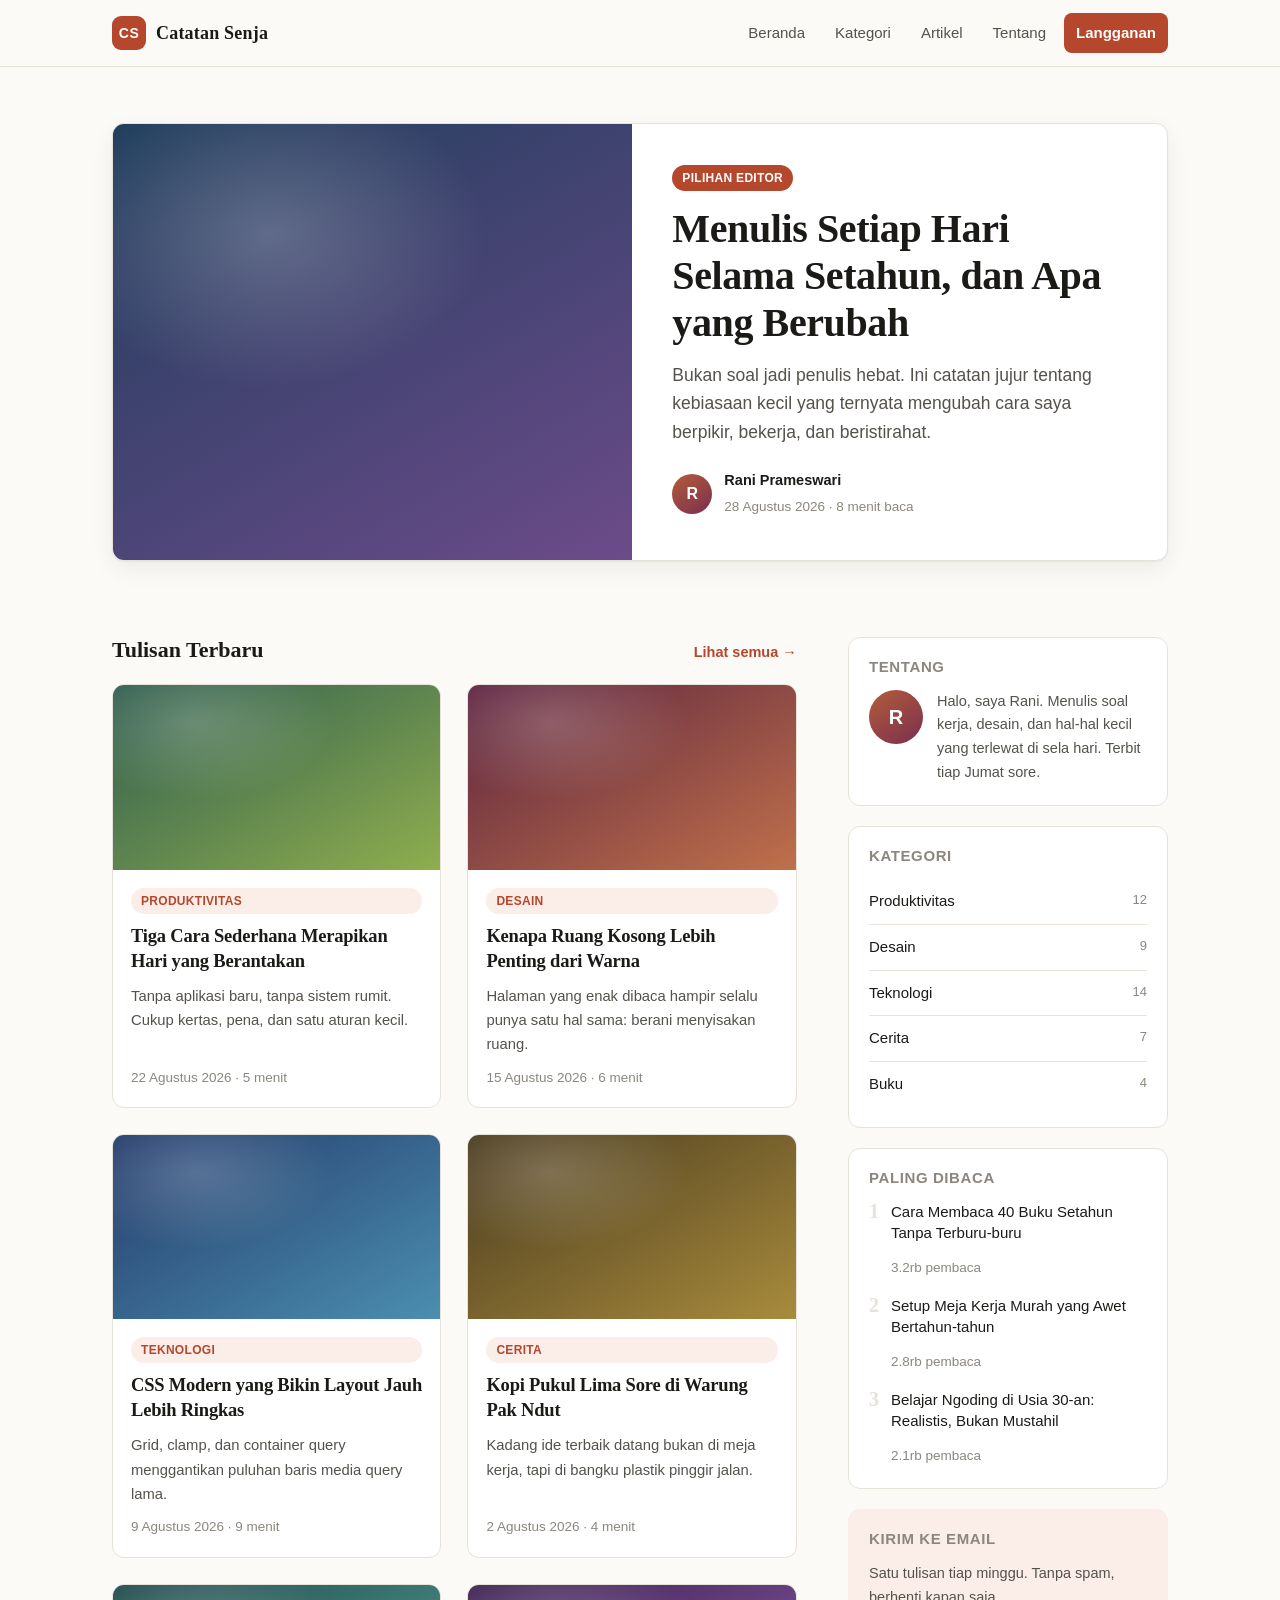
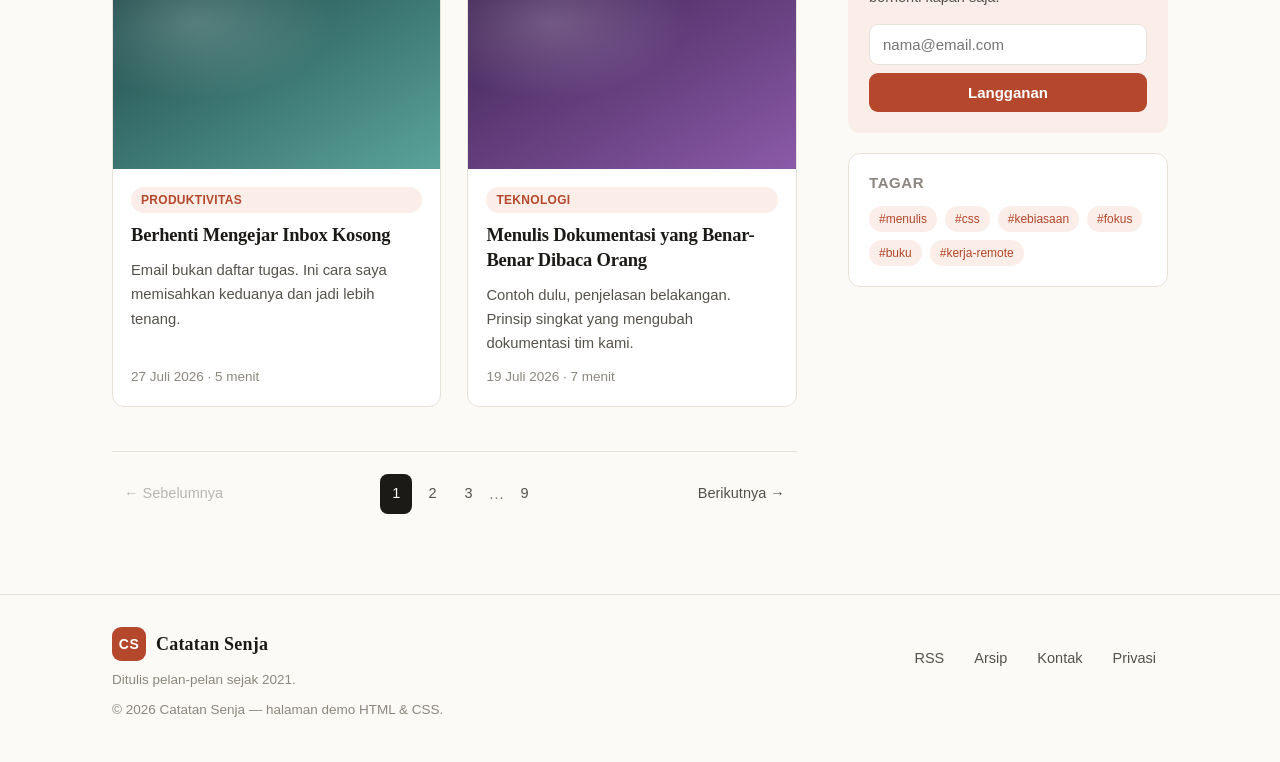
==== index.html @ 50c308a8 "Add files via upload" ====
<!DOCTYPE html>
<html lang="id">
<head>
<meta charset="UTF-8">
<meta name="viewport" content="width=device-width, initial-scale=1">
<title>Catatan Senja — Blog</title>
<link rel="stylesheet" href="style.css">
</head>
<body>

<a class="skip" href="#main">Lompat ke konten</a>

<!-- ================= HEADER ================= -->
<header class="site-head">
  <div class="wrap site-head__inner">
    <a class="brand" href="index.html">
      <span class="brand__mark">CS</span>
      <span class="brand__name">Catatan Senja</span>
    </a>

    <input type="checkbox" id="nav-toggle" class="nav-toggle" hidden>
    <label for="nav-toggle" class="burger" aria-label="Buka menu"><span></span></label>

    <nav class="nav">
      <a href="#main">Beranda</a>
      <a href="#kategori">Kategori</a>
      <a href="post.html">Artikel</a>
      <a href="#tentang">Tentang</a>
      <a class="nav__cta" href="#langganan">Langganan</a>
    </nav>
  </div>
</header>

<main id="main">

  <!-- ================= HERO / FEATURED ================= -->
  <section class="wrap hero">
    <article class="feat">
      <a class="feat__media" href="post.html" style="--c1:#1f3d5c;--c2:#6c4b8a" aria-hidden="true"></a>
      <div class="feat__body">
        <span class="tag tag--accent">Pilihan Editor</span>
        <h1><a href="post.html">Menulis Setiap Hari Selama Setahun, dan Apa yang Berubah</a></h1>
        <p class="lede">
          Bukan soal jadi penulis hebat. Ini catatan jujur tentang kebiasaan kecil
          yang ternyata mengubah cara saya berpikir, bekerja, dan beristirahat.
        </p>
        <div class="byline">
          <span class="avatar" style="--c1:#b45c3a;--c2:#7a2f4f">R</span>
          <div>
            <b>Rani Prameswari</b>
            <span class="meta"><time datetime="2026-08-28">28 Agustus 2026</time> · 8 menit baca</span>
          </div>
        </div>
      </div>
    </article>
  </section>

  <!-- ================= CONTENT + SIDEBAR ================= -->
  <div class="wrap layout">

    <section class="posts" aria-labelledby="terbaru">
      <div class="sec-head">
        <h2 id="terbaru">Tulisan Terbaru</h2>
        <a class="link" href="post.html">Lihat semua &rarr;</a>
      </div>

      <div class="grid">

        <article class="card">
          <a class="card__media" href="post.html" style="--c1:#2f5d50;--c2:#8fae4e" aria-hidden="true"></a>
          <div class="card__body">
            <span class="tag">Produktivitas</span>
            <h3><a href="post.html">Tiga Cara Sederhana Merapikan Hari yang Berantakan</a></h3>
            <p>Tanpa aplikasi baru, tanpa sistem rumit. Cukup kertas, pena, dan satu aturan kecil.</p>
            <span class="meta"><time datetime="2026-08-22">22 Agustus 2026</time> · 5 menit</span>
          </div>
        </article>

        <article class="card">
          <a class="card__media" href="post.html" style="--c1:#5c2440;--c2:#c0704a" aria-hidden="true"></a>
          <div class="card__body">
            <span class="tag">Desain</span>
            <h3><a href="post.html">Kenapa Ruang Kosong Lebih Penting dari Warna</a></h3>
            <p>Halaman yang enak dibaca hampir selalu punya satu hal sama: berani menyisakan ruang.</p>
            <span class="meta"><time datetime="2026-08-15">15 Agustus 2026</time> · 6 menit</span>
          </div>
        </article>

        <article class="card">
          <a class="card__media" href="post.html" style="--c1:#243b6b;--c2:#4b8fb0" aria-hidden="true"></a>
          <div class="card__body">
            <span class="tag">Teknologi</span>
            <h3><a href="post.html">CSS Modern yang Bikin Layout Jauh Lebih Ringkas</a></h3>
            <p>Grid, clamp, dan container query menggantikan puluhan baris media query lama.</p>
            <span class="meta"><time datetime="2026-08-09">9 Agustus 2026</time> · 9 menit</span>
          </div>
        </article>

        <article class="card">
          <a class="card__media" href="post.html" style="--c1:#4a3b1f;--c2:#a88b3c" aria-hidden="true"></a>
          <div class="card__body">
            <span class="tag">Cerita</span>
            <h3><a href="post.html">Kopi Pukul Lima Sore di Warung Pak Ndut</a></h3>
            <p>Kadang ide terbaik datang bukan di meja kerja, tapi di bangku plastik pinggir jalan.</p>
            <span class="meta"><time datetime="2026-08-02">2 Agustus 2026</time> · 4 menit</span>
          </div>
        </article>

        <article class="card">
          <a class="card__media" href="post.html" style="--c1:#1f4a4a;--c2:#5aa39b" aria-hidden="true"></a>
          <div class="card__body">
            <span class="tag">Produktivitas</span>
            <h3><a href="post.html">Berhenti Mengejar Inbox Kosong</a></h3>
            <p>Email bukan daftar tugas. Ini cara saya memisahkan keduanya dan jadi lebih tenang.</p>
            <span class="meta"><time datetime="2026-07-27">27 Juli 2026</time> · 5 menit</span>
          </div>
        </article>

        <article class="card">
          <a class="card__media" href="post.html" style="--c1:#3d2352;--c2:#8b5aa8" aria-hidden="true"></a>
          <div class="card__body">
            <span class="tag">Teknologi</span>
            <h3><a href="post.html">Menulis Dokumentasi yang Benar-Benar Dibaca Orang</a></h3>
            <p>Contoh dulu, penjelasan belakangan. Prinsip singkat yang mengubah dokumentasi tim kami.</p>
            <span class="meta"><time datetime="2026-07-19">19 Juli 2026</time> · 7 menit</span>
          </div>
        </article>

      </div>

      <nav class="pager" aria-label="Navigasi halaman">
        <a class="pager__btn is-disabled" href="#" aria-disabled="true">&larr; Sebelumnya</a>
        <div class="pager__nums">
          <a class="is-current" href="#" aria-current="page">1</a>
          <a href="#">2</a>
          <a href="#">3</a>
          <span>…</span>
          <a href="#">9</a>
        </div>
        <a class="pager__btn" href="#">Berikutnya &rarr;</a>
      </nav>
    </section>

    <!-- ================= SIDEBAR ================= -->
    <aside class="side">

      <section class="widget" id="tentang">
        <h2 class="widget__title">Tentang</h2>
        <div class="about">
          <span class="avatar avatar--lg" style="--c1:#b45c3a;--c2:#7a2f4f">R</span>
          <p>Halo, saya Rani. Menulis soal kerja, desain, dan hal-hal kecil yang terlewat di sela hari.
             Terbit tiap Jumat sore.</p>
        </div>
      </section>

      <section class="widget" id="kategori">
        <h2 class="widget__title">Kategori</h2>
        <ul class="cats">
          <li><a href="#">Produktivitas <span>12</span></a></li>
          <li><a href="#">Desain <span>9</span></a></li>
          <li><a href="#">Teknologi <span>14</span></a></li>
          <li><a href="#">Cerita <span>7</span></a></li>
          <li><a href="#">Buku <span>4</span></a></li>
        </ul>
      </section>

      <section class="widget">
        <h2 class="widget__title">Paling Dibaca</h2>
        <ol class="popular">
          <li><a href="post.html">Cara Membaca 40 Buku Setahun Tanpa Terburu-buru</a><span class="meta">3.2rb pembaca</span></li>
          <li><a href="post.html">Setup Meja Kerja Murah yang Awet Bertahun-tahun</a><span class="meta">2.8rb pembaca</span></li>
          <li><a href="post.html">Belajar Ngoding di Usia 30-an: Realistis, Bukan Mustahil</a><span class="meta">2.1rb pembaca</span></li>
        </ol>
      </section>

      <section class="widget widget--cta" id="langganan">
        <h2 class="widget__title">Kirim ke Email</h2>
        <p>Satu tulisan tiap minggu. Tanpa spam, berhenti kapan saja.</p>
        <form class="sub" onsubmit="return false">
          <label class="sr-only" for="mail">Alamat email</label>
          <input id="mail" type="email" placeholder="nama@email.com" required>
          <button type="submit">Langganan</button>
        </form>
      </section>

      <section class="widget">
        <h2 class="widget__title">Tagar</h2>
        <div class="tags">
          <a class="tag" href="#">#menulis</a>
          <a class="tag" href="#">#css</a>
          <a class="tag" href="#">#kebiasaan</a>
          <a class="tag" href="#">#fokus</a>
          <a class="tag" href="#">#buku</a>
          <a class="tag" href="#">#kerja-remote</a>
        </div>
      </section>

    </aside>
  </div>
</main>

<!-- ================= FOOTER ================= -->
<footer class="site-foot">
  <div class="wrap site-foot__inner">
    <div>
      <a class="brand" href="index.html">
        <span class="brand__mark">CS</span>
        <span class="brand__name">Catatan Senja</span>
      </a>
      <p class="meta">Ditulis pelan-pelan sejak 2021.</p>
    </div>
    <nav class="foot-nav">
      <a href="#">RSS</a>
      <a href="#">Arsip</a>
      <a href="#">Kontak</a>
      <a href="#">Privasi</a>
    </nav>
  </div>
  <p class="wrap meta copy">&copy; 2026 Catatan Senja — halaman demo HTML &amp; CSS.</p>
</footer>

</body>
</html>
---- style.css ----
/* =========================================================
   Catatan Senja — blog stylesheet
   ========================================================= */

/* ---------- TOKENS ---------- */
:root{
  --bg:#fbfaf7;
  --surface:#ffffff;
  --ink:#1b1a17;
  --ink-soft:#55524c;
  --ink-faint:#8b877f;
  --line:#e6e2da;
  --accent:#b4472c;
  --accent-soft:#fbeee9;
  --shadow:0 1px 2px rgba(20,18,15,.05), 0 8px 24px rgba(20,18,15,.06);
  --radius:12px;
  --wrap:1120px;
  --pad:clamp(16px, 4vw, 32px);
  --serif:Georgia,"Iowan Old Style","Times New Roman",serif;
  --sans:-apple-system,"Segoe UI",Roboto,Helvetica,Arial,sans-serif;
}
@media (prefers-color-scheme:dark){
  :root{
    --bg:#14130f;
    --surface:#1c1a16;
    --ink:#f2efe8;
    --ink-soft:#bab5aa;
    --ink-faint:#8b867b;
    --line:#2e2b25;
    --accent:#e5764f;
    --accent-soft:#2a1c15;
    --shadow:0 1px 2px rgba(0,0,0,.4), 0 8px 24px rgba(0,0,0,.35);
  }
}

/* ---------- BASE ---------- */
*{box-sizing:border-box}
html{scroll-behavior:smooth}
body{
  margin:0;background:var(--bg);color:var(--ink);
  font:16px/1.65 var(--sans);
  -webkit-font-smoothing:antialiased;
}
h1,h2,h3,h4,p,ul,ol,figure{margin:0}
ul,ol{padding:0;list-style:none}
a{color:inherit;text-decoration:none}
img{display:block;max-width:100%}

.wrap{width:100%;max-width:var(--wrap);margin-inline:auto;padding-inline:var(--pad)}
.meta{color:var(--ink-faint);font-size:13.5px}
.link{color:var(--accent);font-weight:600;font-size:14.5px}
.link:hover{text-decoration:underline}
.sr-only{position:absolute;width:1px;height:1px;overflow:hidden;clip:rect(0 0 0 0);white-space:nowrap}
.skip{position:absolute;left:-9999px;top:0;background:var(--accent);color:#fff;padding:10px 16px;z-index:99}
.skip:focus{left:8px;top:8px}
:focus-visible{outline:2px solid var(--accent);outline-offset:3px;border-radius:4px}

/* ---------- HEADER ---------- */
.site-head{
  position:sticky;top:0;z-index:20;
  background:color-mix(in srgb, var(--bg) 88%, transparent);
  backdrop-filter:saturate(160%) blur(10px);
  border-bottom:1px solid var(--line);
}
.site-head__inner{display:flex;align-items:center;justify-content:space-between;gap:16px;min-height:66px}

.brand{display:inline-flex;align-items:center;gap:10px}
.brand__mark{
  display:grid;place-items:center;width:34px;height:34px;border-radius:9px;
  background:var(--accent);color:#fff;font:700 14px/1 var(--sans);letter-spacing:.5px;
}
.brand__name{font:600 18px/1 var(--serif);letter-spacing:.2px}

.nav{display:flex;align-items:center;gap:6px}
.nav a{padding:8px 12px;border-radius:8px;font-size:15px;color:var(--ink-soft)}
.nav a:hover{background:var(--accent-soft);color:var(--accent)}
.nav__cta{background:var(--accent);color:#fff !important;font-weight:600}
.nav__cta:hover{background:var(--ink);color:#fff !important}

.burger{display:none;width:40px;height:40px;place-items:center;cursor:pointer;border-radius:8px}
.burger span,.burger span::before,.burger span::after{
  content:"";display:block;width:20px;height:2px;background:var(--ink);border-radius:2px;transition:.2s;
}
.burger span::before{transform:translateY(-6px)}
.burger span::after{transform:translateY(4px)}

/* ---------- HERO / FEATURED ---------- */
.hero{padding-block:clamp(28px,5vw,56px)}
.feat{
  display:grid;grid-template-columns:1.05fr 1fr;gap:clamp(20px,4vw,40px);align-items:center;
  background:var(--surface);border:1px solid var(--line);border-radius:var(--radius);
  box-shadow:var(--shadow);overflow:hidden;
}
.feat__media{
  min-height:300px;height:100%;
  background:linear-gradient(150deg,var(--c1),var(--c2));
  position:relative;
}
.feat__media::after{
  content:"";position:absolute;inset:0;
  background:radial-gradient(70% 60% at 30% 25%,rgba(255,255,255,.22),transparent 60%);
}
.feat__body{padding:clamp(20px,3.5vw,40px) clamp(20px,3.5vw,40px) clamp(24px,3.5vw,40px) 0}
.feat h1{font:600 clamp(26px,3.6vw,40px)/1.18 var(--serif);letter-spacing:-.4px;margin:14px 0 0}
.feat h1 a:hover{color:var(--accent)}
.lede{margin-top:14px;color:var(--ink-soft);font-size:clamp(15.5px,1.6vw,17.5px)}

.byline{display:flex;align-items:center;gap:12px;margin-top:22px}
.byline b{display:block;font-size:14.5px}
.avatar{
  display:grid;place-items:center;flex:0 0 auto;width:40px;height:40px;border-radius:50%;
  background:linear-gradient(145deg,var(--c1),var(--c2));color:#fff;font:700 16px/1 var(--sans);
}
.avatar--lg{width:54px;height:54px;font-size:20px}

/* ---------- TAGS ---------- */
.tag{
  display:inline-block;padding:4px 10px;border-radius:999px;
  background:var(--accent-soft);color:var(--accent);
  font:600 12px/1.5 var(--sans);letter-spacing:.3px;text-transform:uppercase;
}
.tag--accent{background:var(--accent);color:#fff}
a.tag{text-transform:none;letter-spacing:0;font-weight:500}
a.tag:hover{background:var(--accent);color:#fff}
.tags{display:flex;flex-wrap:wrap;gap:8px}

/* ---------- LAYOUT ---------- */
.layout{
  display:grid;grid-template-columns:minmax(0,1fr) 320px;
  gap:clamp(24px,4vw,52px);
  padding-block:clamp(8px,2vw,20px) clamp(48px,7vw,80px);
  align-items:start;
}
.sec-head{display:flex;align-items:baseline;justify-content:space-between;gap:16px;margin-bottom:20px}
.sec-head h2{font:600 22px/1.2 var(--serif)}

/* ---------- POST GRID ---------- */
.grid{display:grid;grid-template-columns:repeat(auto-fill,minmax(260px,1fr));gap:clamp(16px,2.5vw,26px)}
.card{
  display:flex;flex-direction:column;
  background:var(--surface);border:1px solid var(--line);border-radius:var(--radius);
  overflow:hidden;transition:transform .2s ease, box-shadow .2s ease, border-color .2s;
}
.card:hover{transform:translateY(-3px);box-shadow:var(--shadow);border-color:transparent}
.card__media{
  aspect-ratio:16/9;position:relative;
  background:linear-gradient(150deg,var(--c1),var(--c2));
}
.card__media::after{
  content:"";position:absolute;inset:0;
  background:radial-gradient(70% 70% at 25% 20%,rgba(255,255,255,.2),transparent 60%);
}
.card__body{padding:18px;display:flex;flex-direction:column;gap:10px;flex:1}
.card h3{font:600 18.5px/1.35 var(--serif);letter-spacing:-.2px}
.card h3 a:hover{color:var(--accent)}
.card p{color:var(--ink-soft);font-size:14.8px;flex:1}

/* ---------- PAGINATION ---------- */
.pager{
  display:flex;align-items:center;justify-content:space-between;gap:12px;flex-wrap:wrap;
  margin-top:clamp(28px,4vw,44px);padding-top:22px;border-top:1px solid var(--line);
}
.pager__nums{display:flex;align-items:center;gap:4px;color:var(--ink-faint)}
.pager__nums a,.pager__btn{
  padding:8px 12px;border-radius:8px;font-size:14.5px;color:var(--ink-soft);
}
.pager__nums a:hover,.pager__btn:hover{background:var(--accent-soft);color:var(--accent)}
.pager__nums .is-current{background:var(--ink);color:var(--bg)}
.pager__nums .is-current:hover{background:var(--ink);color:var(--bg)}
.pager .is-disabled{opacity:.4;pointer-events:none}

/* ---------- SIDEBAR ---------- */
.side{display:grid;gap:20px;position:sticky;top:86px}
.widget{
  background:var(--surface);border:1px solid var(--line);
  border-radius:var(--radius);padding:20px;
}
.widget__title{
  font:600 15px/1.2 var(--sans);letter-spacing:.6px;text-transform:uppercase;
  color:var(--ink-faint);margin-bottom:14px;
}
.about{display:flex;gap:14px;align-items:flex-start}
.about p{font-size:14.5px;color:var(--ink-soft)}

.cats li + li{border-top:1px solid var(--line)}
.cats a{display:flex;justify-content:space-between;gap:12px;padding:10px 0;font-size:15px}
.cats a:hover{color:var(--accent)}
.cats span{color:var(--ink-faint);font-size:13px}

.popular{counter-reset:p;display:grid;gap:16px}
.popular li{counter-increment:p;display:grid;grid-template-columns:auto 1fr;gap:12px;align-items:start}
.popular li::before{
  content:counter(p);font:700 20px/1 var(--serif);color:var(--line);
}
.popular a{font-size:15px;line-height:1.4;display:block}
.popular a:hover{color:var(--accent)}
.popular .meta{grid-column:2;margin-top:2px}

.widget--cta{background:var(--accent-soft);border-color:transparent}
.widget--cta p{font-size:14.5px;color:var(--ink-soft);margin-bottom:14px}
.sub{display:grid;gap:8px}
.sub input{
  width:100%;padding:11px 13px;border:1px solid var(--line);border-radius:9px;
  background:var(--surface);color:var(--ink);font:15px var(--sans);
}
.sub button{
  padding:11px 14px;border:0;border-radius:9px;cursor:pointer;
  background:var(--accent);color:#fff;font:600 15px var(--sans);transition:background .2s;
}
.sub button:hover{background:var(--ink)}

/* ---------- ARTICLE (post.html) ---------- */
.post-head{padding-block:clamp(28px,5vw,52px) 0;text-align:center;max-width:760px}
.post-head h1{font:600 clamp(28px,4.4vw,46px)/1.15 var(--serif);letter-spacing:-.6px;margin:14px 0 16px}
.post-head .byline{justify-content:center}
.post-cover{
  max-width:920px;aspect-ratio:21/9;border-radius:var(--radius);margin-block:clamp(24px,4vw,40px);
  background:linear-gradient(150deg,var(--c1),var(--c2));position:relative;overflow:hidden;
}
.post-cover::after{
  content:"";position:absolute;inset:0;
  background:radial-gradient(60% 70% at 30% 20%,rgba(255,255,255,.22),transparent 60%);
}
.prose{max-width:700px;padding-bottom:clamp(40px,6vw,72px);font-size:17.5px;line-height:1.78}
.prose > * + *{margin-top:1.15em}
.prose h2{font:600 clamp(21px,2.6vw,28px)/1.3 var(--serif);margin-top:1.9em;letter-spacing:-.3px}
.prose h3{font:600 19px/1.35 var(--serif);margin-top:1.6em}
.prose p{color:var(--ink-soft)}
.prose a{color:var(--accent);text-decoration:underline;text-underline-offset:3px}
.prose ul{list-style:disc;padding-left:1.3em}
.prose li{color:var(--ink-soft)}
.prose li + li{margin-top:.45em}
.prose blockquote{
  margin-inline:0;padding:4px 0 4px 20px;border-left:3px solid var(--accent);
  font:italic 19px/1.7 var(--serif);color:var(--ink);
}
.prose code{
  background:var(--accent-soft);color:var(--accent);
  padding:2px 6px;border-radius:5px;font:14.5px/1.4 ui-monospace,SFMono-Regular,Consolas,monospace;
}
.prose pre{
  background:var(--surface);border:1px solid var(--line);border-radius:10px;
  padding:16px 18px;overflow-x:auto;
}
.prose pre code{background:none;color:var(--ink);padding:0}
.prose hr{border:0;border-top:1px solid var(--line);margin-block:2em}
.prose figure figcaption{margin-top:8px;color:var(--ink-faint);font-size:13.5px;text-align:center}

.post-foot{
  max-width:700px;border-top:1px solid var(--line);
  padding-block:26px clamp(48px,7vw,80px);display:grid;gap:18px;
}
.next-prev{display:grid;grid-template-columns:1fr 1fr;gap:14px}
.next-prev a{
  border:1px solid var(--line);border-radius:var(--radius);padding:16px;
  background:var(--surface);transition:border-color .2s, transform .2s;
}
.next-prev a:hover{border-color:var(--accent);transform:translateY(-2px)}
.next-prev b{display:block;margin-top:6px;font:600 16px/1.35 var(--serif)}
.next-prev--right{text-align:right}

/* ---------- FOOTER ---------- */
.site-foot{border-top:1px solid var(--line);padding-block:32px 40px;margin-top:auto}
.site-foot__inner{display:flex;flex-wrap:wrap;align-items:center;justify-content:space-between;gap:20px}
.site-foot .meta{margin-top:8px}
.foot-nav{display:flex;flex-wrap:wrap;gap:6px}
.foot-nav a{padding:8px 12px;border-radius:8px;font-size:14.5px;color:var(--ink-soft)}
.foot-nav a:hover{background:var(--accent-soft);color:var(--accent)}
.copy{margin-top:24px}

/* =========================================================
   RESPONSIVE
   ========================================================= */
@media (max-width:1000px){
  .layout{grid-template-columns:1fr}
  .side{position:static;grid-template-columns:repeat(auto-fit,minmax(260px,1fr))}
}
@media (max-width:820px){
  .feat{grid-template-columns:1fr}
  .feat__media{min-height:0;aspect-ratio:16/9}
  .feat__body{padding:0 clamp(20px,4vw,28px) clamp(24px,4vw,30px)}
  .next-prev{grid-template-columns:1fr}
  .next-prev--right{text-align:left}
}
@media (max-width:680px){
  .burger{display:grid}
  .nav{
    position:absolute;left:0;right:0;top:100%;
    flex-direction:column;align-items:stretch;gap:2px;
    padding:10px var(--pad) 16px;
    background:var(--bg);border-bottom:1px solid var(--line);
    display:none;
  }
  .nav-toggle:checked ~ .nav{display:flex}
  .nav a{padding:12px 10px;font-size:16px}
  .nav__cta{text-align:center;margin-top:6px}
  .grid{grid-template-columns:1fr}
  .pager{justify-content:center}
  .pager__nums{order:-1;width:100%;justify-content:center}
  .site-foot__inner{flex-direction:column;align-items:flex-start}
}
@media (prefers-reduced-motion:reduce){
  *{animation:none !important;transition:none !important;scroll-behavior:auto !important}
}
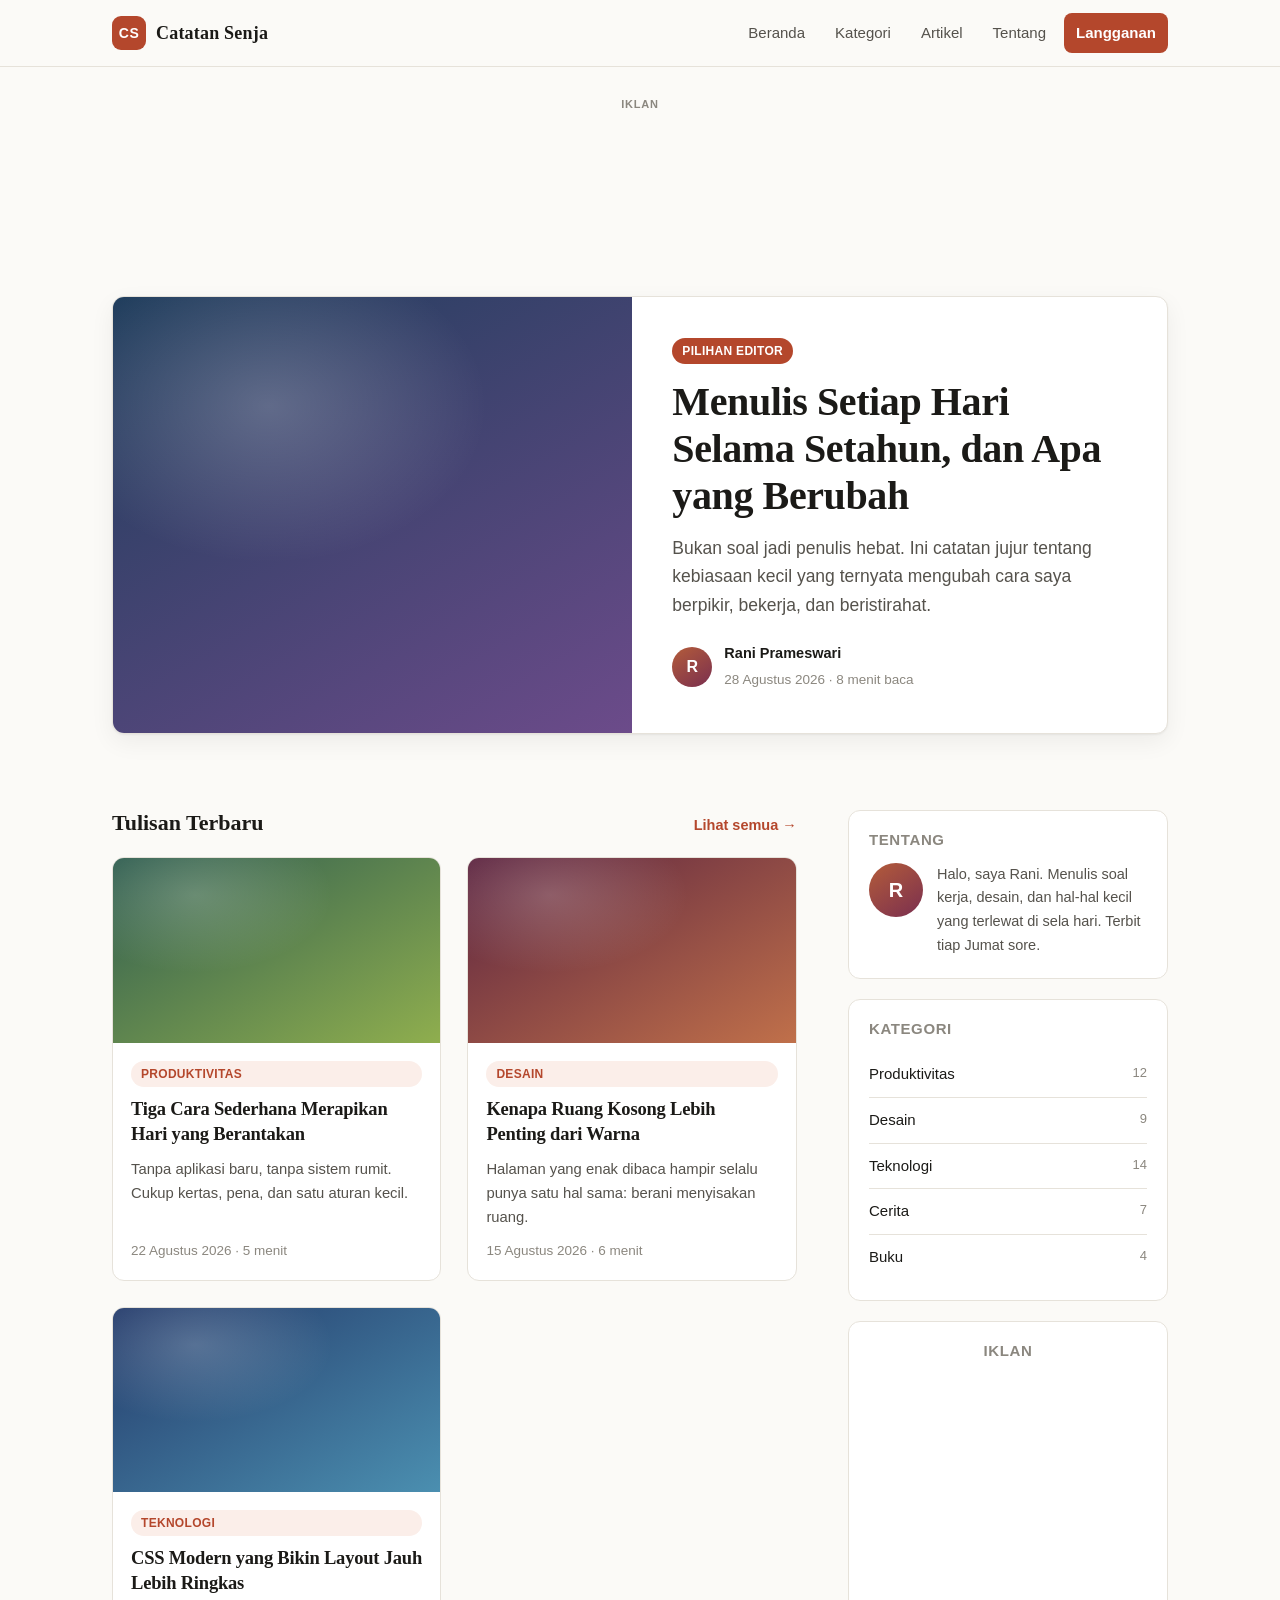
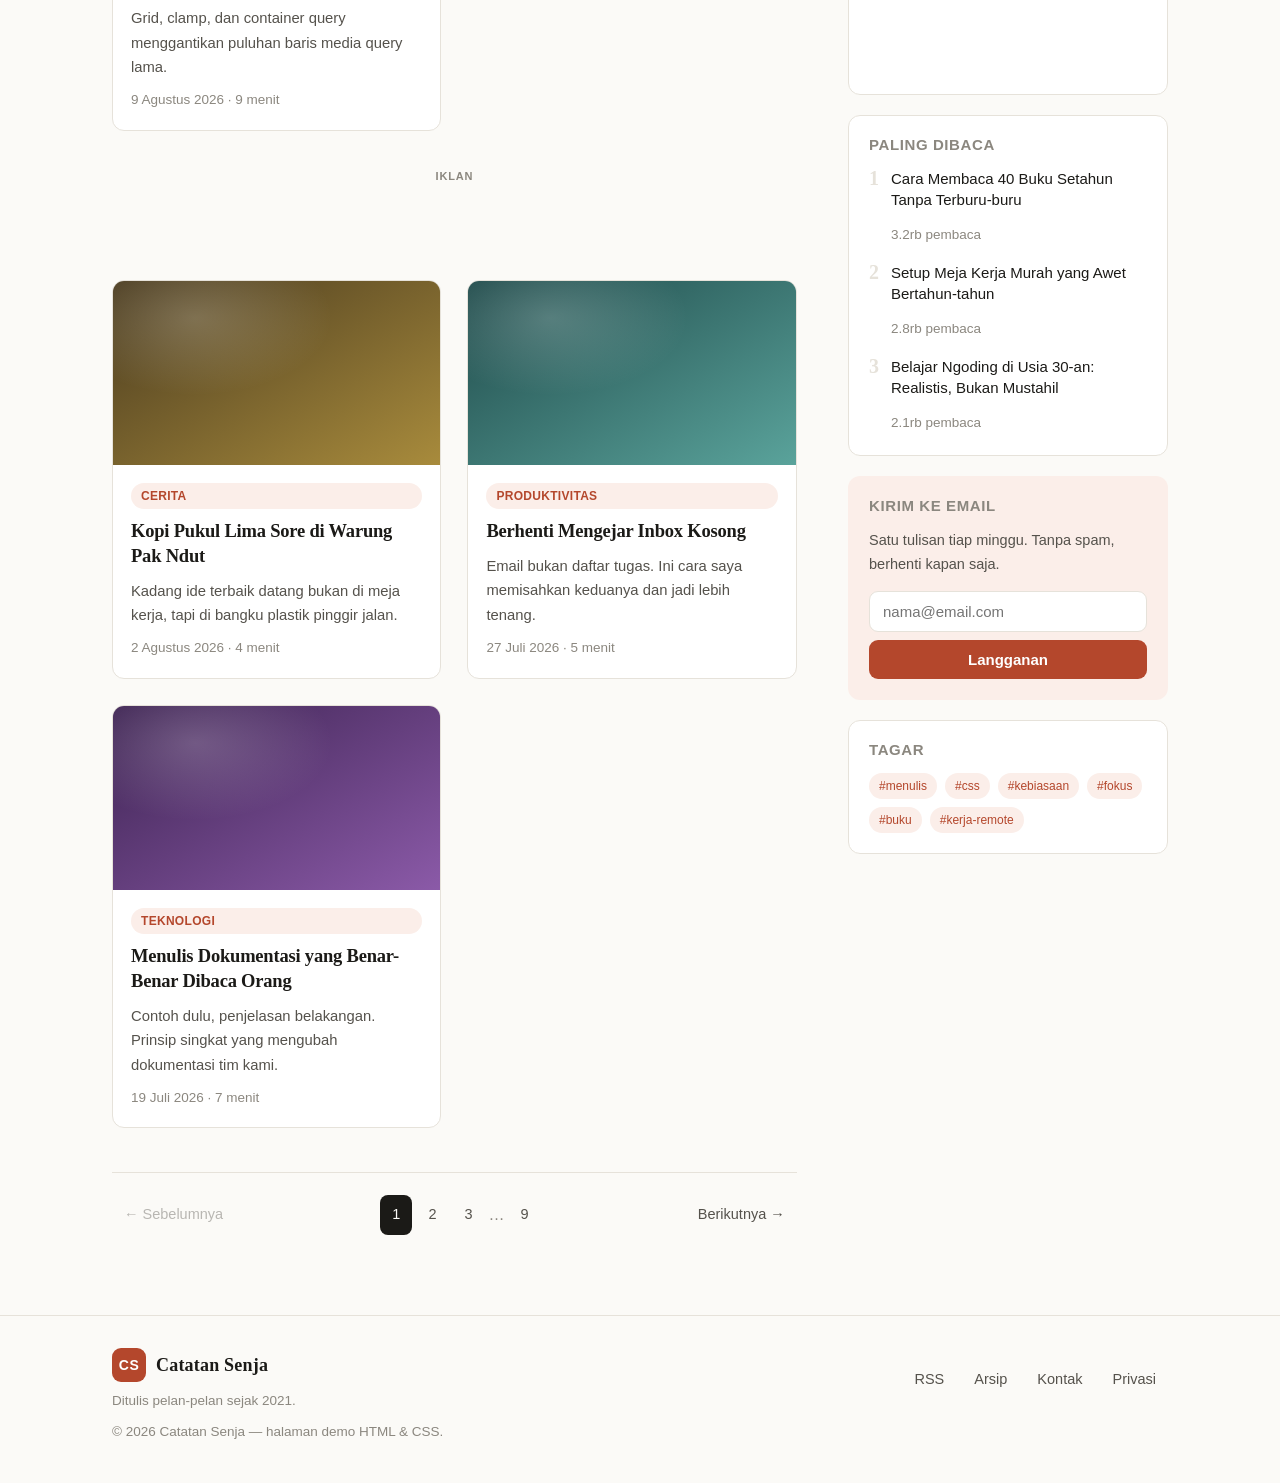
==== commit 040b2d0c: "Add files via upload" ====
--- a/index.html
+++ b/index.html
@@ -32,6 +32,22 @@
 </header>
 
 <main id="main">
+
+  <!-- ================= IKLAN: LEADERBOARD 728x90 ================= -->
+  <div class="wrap ad ad--leaderboard">
+    <div class="ad__slot">
+      <script>
+        atOptions = {
+          'key' : '33c4d370ee5c07fb38745dc0342bbb8f',
+          'format' : 'iframe',
+          'height' : 90,
+          'width' : 728,
+          'params' : {}
+        };
+      </script>
+      <script src="https://www.highrevenueformat.com/33c4d370ee5c07fb38745dc0342bbb8f/invoke.js"></script>
+    </div>
+  </div>
 
   <!-- ================= HERO / FEATURED ================= -->
   <section class="wrap hero">
@@ -96,6 +112,22 @@
           </div>
         </article>
 
+        <!-- ================= IKLAN: BANNER 320x50 ================= -->
+        <div class="ad ad--inline">
+          <div class="ad__slot">
+            <script>
+              atOptions = {
+                'key' : '86291f2196e86f42a240aca4e2819d2a',
+                'format' : 'iframe',
+                'height' : 50,
+                'width' : 320,
+                'params' : {}
+              };
+            </script>
+            <script src="https://www.highrevenueformat.com/86291f2196e86f42a240aca4e2819d2a/invoke.js"></script>
+          </div>
+        </div>
+
         <article class="card">
           <a class="card__media" href="post.html" style="--c1:#4a3b1f;--c2:#a88b3c" aria-hidden="true"></a>
           <div class="card__body">
@@ -162,6 +194,25 @@
           <li><a href="#">Cerita <span>7</span></a></li>
           <li><a href="#">Buku <span>4</span></a></li>
         </ul>
+      </section>
+
+      <!-- ================= IKLAN: SIDEBAR 160x300 ================= -->
+      <section class="widget widget--ad">
+        <h2 class="widget__title">Iklan</h2>
+        <div class="ad ad--tower">
+          <div class="ad__slot">
+            <script>
+              atOptions = {
+                'key' : 'c4751980e6f73ac9bfd415bc9281fe7c',
+                'format' : 'iframe',
+                'height' : 300,
+                'width' : 160,
+                'params' : {}
+              };
+            </script>
+            <script src="https://www.highrevenueformat.com/c4751980e6f73ac9bfd415bc9281fe7c/invoke.js"></script>
+          </div>
+        </div>
       </section>
 
       <section class="widget">
--- a/style.css
+++ b/style.css
@@ -302,3 +302,32 @@
 @media (prefers-reduced-motion:reduce){
   *{animation:none !important;transition:none !important;scroll-behavior:auto !important}
 }
+
+/* =========================================================
+   IKLAN / AD SLOTS
+   ========================================================= */
+.ad{
+  display:flex;flex-direction:column;align-items:center;gap:8px;
+  max-width:100%;overflow-x:auto;
+}
+.ad::before{
+  content:"Iklan";
+  font:600 11px/1 var(--sans);letter-spacing:.8px;text-transform:uppercase;
+  color:var(--ink-faint);
+}
+/* slot punya ukuran tetap supaya layout tidak lompat saat iklan dimuat */
+.ad__slot{flex:0 0 auto;margin-inline:auto;overflow:hidden}
+.ad__slot iframe{display:block;border:0}
+
+.ad--leaderboard{padding-block:clamp(20px,3vw,32px)}
+.ad--leaderboard .ad__slot{width:728px;height:90px}
+
+.ad--inline{grid-column:1/-1;padding-block:clamp(6px,1.5vw,14px)}
+.ad--inline .ad__slot{width:320px;height:50px}
+
+.ad--tower{padding-block:clamp(20px,3vw,32px)}
+.ad--tower .ad__slot{width:160px;height:300px}
+
+.widget--ad{display:grid;justify-items:center}
+.widget--ad .ad::before{content:none}
+.widget--ad .ad{padding-block:0}
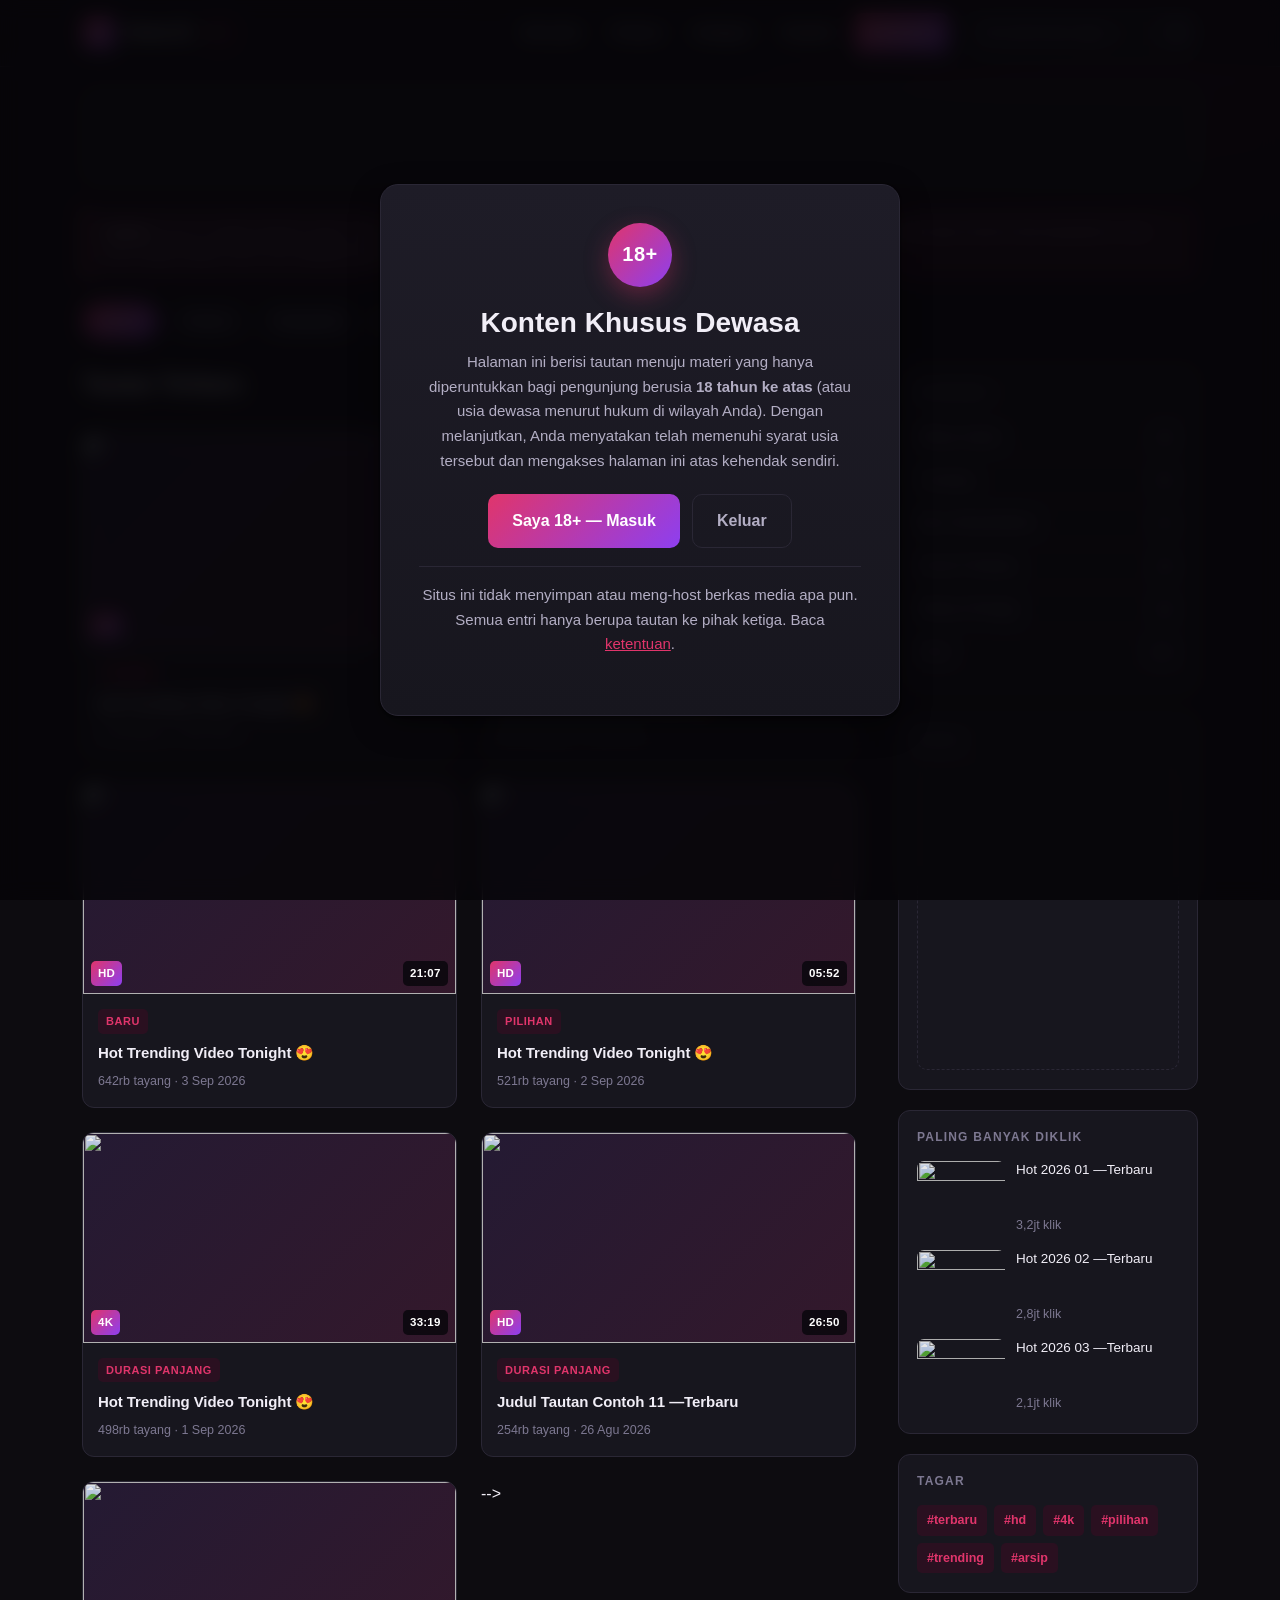
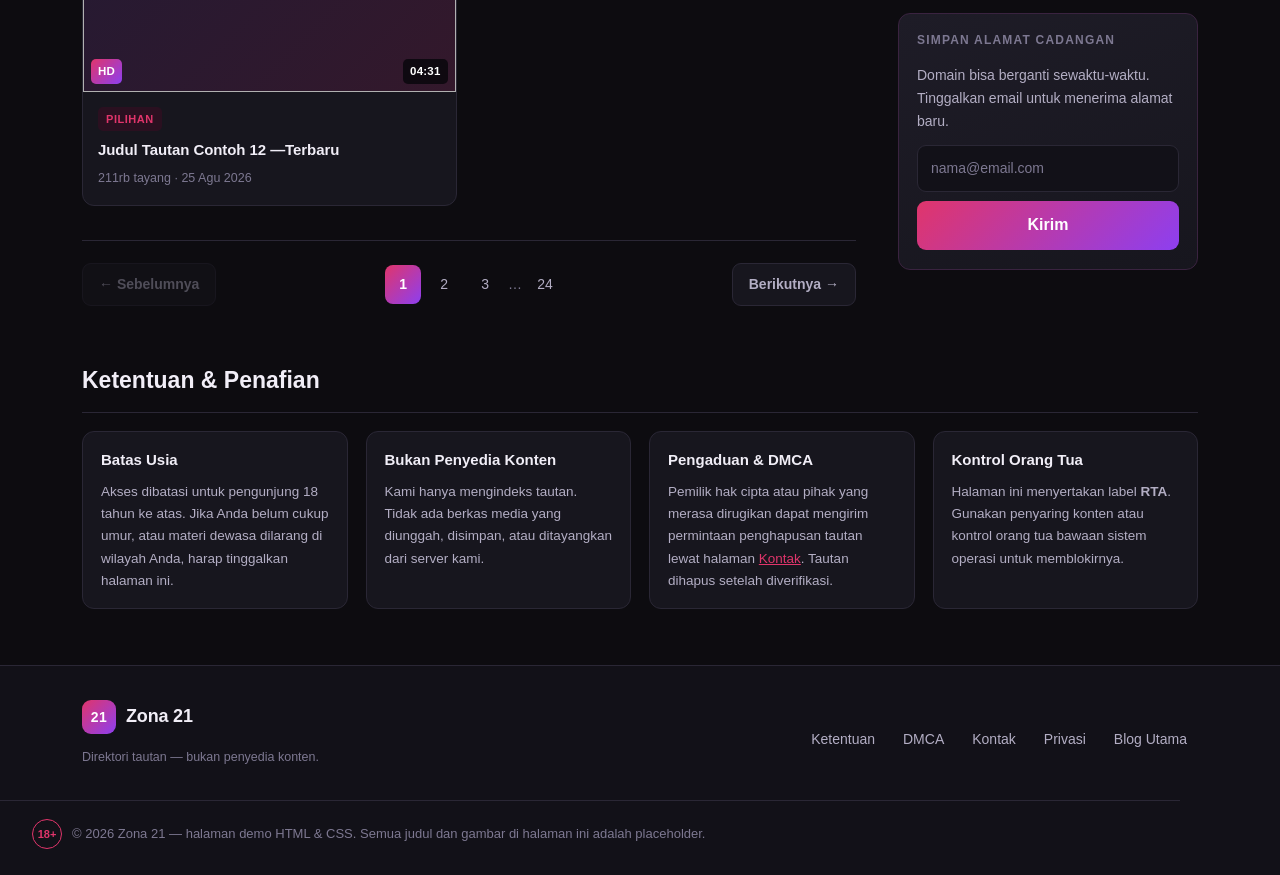
==== commit a8359277: "mantap" ====
--- a/index.html
+++ b/index.html
@@ -1,274 +1,692 @@
-<!DOCTYPE html>
+<!doctype html>
 <html lang="id">
-<head>
-<meta charset="UTF-8">
-<meta name="viewport" content="width=device-width, initial-scale=1">
-<title>Catatan Senja — Blog</title>
-<link rel="stylesheet" href="style.css">
-</head>
-<body>
-
-<a class="skip" href="#main">Lompat ke konten</a>
-
-<!-- ================= HEADER ================= -->
-<header class="site-head">
-  <div class="wrap site-head__inner">
-    <a class="brand" href="index.html">
-      <span class="brand__mark">CS</span>
-      <span class="brand__name">Catatan Senja</span>
-    </a>
-
-    <input type="checkbox" id="nav-toggle" class="nav-toggle" hidden>
-    <label for="nav-toggle" class="burger" aria-label="Buka menu"><span></span></label>
-
-    <nav class="nav">
-      <a href="#main">Beranda</a>
-      <a href="#kategori">Kategori</a>
-      <a href="post.html">Artikel</a>
-      <a href="#tentang">Tentang</a>
-      <a class="nav__cta" href="#langganan">Langganan</a>
-    </nav>
-  </div>
-</header>
-
-<main id="main">
-
-  <!-- ================= IKLAN: LEADERBOARD 728x90 ================= -->
-  <div class="wrap ad ad--leaderboard">
-    <div class="ad__slot">
-      <script>
-        atOptions = {
-          'key' : '33c4d370ee5c07fb38745dc0342bbb8f',
-          'format' : 'iframe',
-          'height' : 90,
-          'width' : 728,
-          'params' : {}
-        };
-      </script>
-      <script src="https://www.highrevenueformat.com/33c4d370ee5c07fb38745dc0342bbb8f/invoke.js"></script>
+  <head>
+    <meta charset="UTF-8" />
+    <meta name="viewport" content="width=device-width, initial-scale=1" />
+    <meta name="rating" content="adult" />
+    <meta name="RATING" content="RTA-5042-1996-1400-1577-RTA" />
+    <meta name="robots" content="noindex, nofollow" />
+    <title>Zona 21 — Direktori Dewasa 18+</title>
+    <link rel="stylesheet" href="style.css" />
+  </head>
+  <body>
+    <a class="skip" href="#main">Lompat ke konten</a>
+
+    <!-- ================= GERBANG UMUR 18+ ================= -->
+    <div
+      class="gate"
+      id="gate"
+      role="dialog"
+      aria-modal="true"
+      aria-labelledby="gate-title"
+    >
+      <div class="gate__box">
+        <span class="gate__badge">18+</span>
+        <h1 id="gate-title">Konten Khusus Dewasa</h1>
+        <p>
+          Halaman ini berisi tautan menuju materi yang hanya diperuntukkan bagi
+          pengunjung berusia <b>18 tahun ke atas</b> (atau usia dewasa menurut
+          hukum di wilayah Anda). Dengan melanjutkan, Anda menyatakan telah
+          memenuhi syarat usia tersebut dan mengakses halaman ini atas kehendak
+          sendiri.
+        </p>
+        <div class="gate__act">
+          <button class="btn btn--primary" id="gate-yes" type="button">
+            Saya 18+ — Masuk
+          </button>
+          <a class="btn btn--ghost" href="https://www.google.com">Keluar</a>
+        </div>
+        <p class="gate__fine">
+          Situs ini tidak menyimpan atau meng-host berkas media apa pun. Semua
+          entri hanya berupa tautan ke pihak ketiga. Baca
+          <a href="#legal">ketentuan</a>.
+        </p>
+      </div>
     </div>
-  </div>
-
-  <!-- ================= HERO / FEATURED ================= -->
-  <section class="wrap hero">
-    <article class="feat">
-      <a class="feat__media" href="post.html" style="--c1:#1f3d5c;--c2:#6c4b8a" aria-hidden="true"></a>
-      <div class="feat__body">
-        <span class="tag tag--accent">Pilihan Editor</span>
-        <h1><a href="post.html">Menulis Setiap Hari Selama Setahun, dan Apa yang Berubah</a></h1>
-        <p class="lede">
-          Bukan soal jadi penulis hebat. Ini catatan jujur tentang kebiasaan kecil
-          yang ternyata mengubah cara saya berpikir, bekerja, dan beristirahat.
-        </p>
-        <div class="byline">
-          <span class="avatar" style="--c1:#b45c3a;--c2:#7a2f4f">R</span>
-          <div>
-            <b>Rani Prameswari</b>
-            <span class="meta"><time datetime="2026-08-28">28 Agustus 2026</time> · 8 menit baca</span>
-          </div>
+
+    <!-- ================= HEADER ================= -->
+    <header class="site-head">
+      <div class="wrap site-head__inner">
+        <a class="brand" href="index.html">
+          <span class="brand__mark">21</span>
+          <span class="brand__name">Zona&nbsp;21</span>
+          <span class="brand__age">18+</span>
+        </a>
+
+        <input type="checkbox" id="nav-toggle" class="nav-toggle" hidden />
+        <label for="nav-toggle" class="burger" aria-label="Buka menu"
+          ><span></span
+        ></label>
+
+        <nav class="nav">
+          <a href="#main">Beranda</a>
+          <a href="#terbaru">Terbaru</a>
+          <a href="#kategori">Kategori</a>
+          <a href="#populer">Populer</a>
+          <a class="nav__cta" href="#legal">Ketentuan</a>
+        </nav>
+
+        <form class="search" role="search" onsubmit="return false;">
+          <label class="sr-only" for="q">Cari tautan</label>
+          <input id="q" type="search" placeholder="Cari judul atau tagar…" />
+          <button type="submit" aria-label="Cari">&#9906;</button>
+        </form>
+      </div>
+    </header>
+
+    <main id="main">
+      <!-- ================= IKLAN: LEADERBOARD 728x90 ================= -->
+      <div class="wrap ad ad--leaderboard">
+        <div class="ad__slot">
+          <script>
+            atOptions = {
+              key: "33c4d370ee5c07fb38745dc0342bbb8f",
+              format: "iframe",
+              height: 90,
+              width: 728,
+              params: {},
+            };
+          </script>
+          <script src="https://www.highrevenueformat.com/33c4d370ee5c07fb38745dc0342bbb8f/invoke.js"></script>
         </div>
       </div>
-    </article>
-  </section>
-
-  <!-- ================= CONTENT + SIDEBAR ================= -->
-  <div class="wrap layout">
-
-    <section class="posts" aria-labelledby="terbaru">
-      <div class="sec-head">
-        <h2 id="terbaru">Tulisan Terbaru</h2>
-        <a class="link" href="post.html">Lihat semua &rarr;</a>
+
+      <!-- ================= NOTICE ================= -->
+      <div class="wrap">
+        <p class="notice">
+          <b>Catatan:</b> Zona 21 adalah <i>direktori tautan</i>. Kami tidak
+          mengunggah, menyimpan, maupun menayangkan media di server sendiri.
+          Mengklik tautan berarti Anda berpindah ke situs pihak ketiga dengan
+          aturan dan kebijakan privasinya sendiri.
+        </p>
       </div>
 
-      <div class="grid">
-
-        <article class="card">
-          <a class="card__media" href="post.html" style="--c1:#2f5d50;--c2:#8fae4e" aria-hidden="true"></a>
-          <div class="card__body">
-            <span class="tag">Produktivitas</span>
-            <h3><a href="post.html">Tiga Cara Sederhana Merapikan Hari yang Berantakan</a></h3>
-            <p>Tanpa aplikasi baru, tanpa sistem rumit. Cukup kertas, pena, dan satu aturan kecil.</p>
-            <span class="meta"><time datetime="2026-08-22">22 Agustus 2026</time> · 5 menit</span>
+      <!-- ================= FILTER ================= -->
+      <div class="wrap chips">
+        <a class="chip is-on" href="#">Semua</a>
+        <a class="chip" href="#">Terbaru</a>
+        <a class="chip" href="#">Terpopuler</a>
+        <a class="chip" href="#">Rating Tertinggi</a>
+        <a class="chip" href="#">Durasi Panjang</a>
+        <a class="chip" href="#">Acak</a>
+      </div>
+
+      <!-- ================= KONTEN + SIDEBAR ================= -->
+      <div class="wrap layout">
+        <section class="posts" aria-labelledby="terbaru">
+          <div class="sec-head">
+            <h2 id="terbaru">Tautan Terbaru</h2>
+            <a class="link" href="#">Lihat semua &rarr;</a>
           </div>
-        </article>
-
-        <article class="card">
-          <a class="card__media" href="post.html" style="--c1:#5c2440;--c2:#c0704a" aria-hidden="true"></a>
-          <div class="card__body">
-            <span class="tag">Desain</span>
-            <h3><a href="post.html">Kenapa Ruang Kosong Lebih Penting dari Warna</a></h3>
-            <p>Halaman yang enak dibaca hampir selalu punya satu hal sama: berani menyisakan ruang.</p>
-            <span class="meta"><time datetime="2026-08-15">15 Agustus 2026</time> · 6 menit</span>
+
+          <div class="grid">
+            <article class="card">
+              <a class="card__media" href="#" rel="nofollow noopener external">
+                <img
+                  src="./asset/gambar1.jpeg"
+                  alt=""
+                  loading="lazy"
+                  width="480"
+                  height="270"
+                />
+                <span class="card__dur">12:41</span>
+                <span class="card__hd">HD</span>
+                <span class="card__play" aria-hidden="true"></span>
+              </a>
+              <div class="card__body">
+                <span class="tag">Pilihan</span>
+                <h3>
+                  <a href="#" rel="nofollow noopener external"
+                    >Hot Trending Video Tonight 😍</a
+                  >
+                </h3>
+                <span class="meta"
+                  >1,2jt tayang &middot;
+                  <time datetime="2026-09-05">5 Sep 2026</time></span
+                >
+              </div>
+            </article>
+
+            <article class="card">
+              <a class="card__media" href="#" rel="nofollow noopener external">
+                <img
+                  src="./asset/gambar2.jpeg"
+                  alt=""
+                  loading="lazy"
+                  width="480"
+                  height="270"
+                />
+                <span class="card__dur">08:15</span>
+                <span class="card__hd">4K</span>
+                <span class="card__play" aria-hidden="true"></span>
+              </a>
+              <div class="card__body">
+                <span class="tag">Trending</span>
+                <h3>
+                  <a href="#" rel="nofollow noopener external"
+                    >Hot Trending Video Tonight 😍</a
+                  >
+                </h3>
+                <span class="meta"
+                  >870rb tayang &middot;
+                  <time datetime="2026-09-04">4 Sep 2026</time></span
+                >
+              </div>
+            </article>
+
+            <article class="card">
+              <a class="card__media" href="#" rel="nofollow noopener external">
+                <img
+                  src="./asset/gambar3.jpeg"
+                  alt=""
+                  loading="lazy"
+                  width="480"
+                  height="270"
+                />
+                <span class="card__dur">21:07</span>
+                <span class="card__hd">HD</span>
+                <span class="card__play" aria-hidden="true"></span>
+              </a>
+              <div class="card__body">
+                <span class="tag">Baru</span>
+                <h3>
+                  <a href="#" rel="nofollow noopener external"
+                    >Hot Trending Video Tonight 😍</a
+                  >
+                </h3>
+                <span class="meta"
+                  >642rb tayang &middot;
+                  <time datetime="2026-09-03">3 Sep 2026</time></span
+                >
+              </div>
+            </article>
+
+            <article class="card">
+              <a class="card__media" href="#" rel="nofollow noopener external">
+                <img
+                  src="./asset/gambar4.jpeg"
+                  alt=""
+                  loading="lazy"
+                  width="480"
+                  height="270"
+                />
+                <span class="card__dur">05:52</span>
+                <span class="card__hd">HD</span>
+                <span class="card__play" aria-hidden="true"></span>
+              </a>
+              <div class="card__body">
+                <span class="tag">Pilihan</span>
+                <h3>
+                  <a href="#" rel="nofollow noopener external"
+                    >Hot Trending Video Tonight 😍</a
+                  >
+                </h3>
+                <span class="meta"
+                  >521rb tayang &middot;
+                  <time datetime="2026-09-02">2 Sep 2026</time></span
+                >
+              </div>
+            </article>
+
+            <article class="card">
+              <a class="card__media" href="#" rel="nofollow noopener external">
+                <img
+                  src="./asset/gambar5.jpeg"
+                  alt=""
+                  loading="lazy"
+                  width="480"
+                  height="270"
+                />
+                <span class="card__dur">33:19</span>
+                <span class="card__hd">4K</span>
+                <span class="card__play" aria-hidden="true"></span>
+              </a>
+              <div class="card__body">
+                <span class="tag">Durasi Panjang</span>
+                <h3>
+                  <a href="#" rel="nofollow noopener external"
+                    >Hot Trending Video Tonight 😍</a
+                  >
+                </h3>
+                <span class="meta"
+                  >498rb tayang &middot;
+                  <time datetime="2026-09-01">1 Sep 2026</time></span
+                >
+              </div>
+            </article>
+
+            <!-- <article class="card">
+              <a class="card__media" href="#" rel="nofollow noopener external">
+                <img
+                  src="https://picsum.photos/seed/z21f/480/270"
+                  alt=""
+                  loading="lazy"
+                  width="480"
+                  height="270"
+                />
+                <span class="card__dur">09:44</span>
+                <span class="card__hd">HD</span>
+                <span class="card__play" aria-hidden="true"></span>
+              </a>
+              <div class="card__body">
+                <span class="tag">Trending</span>
+                <h3>
+                  <a href="#" rel="nofollow noopener external"
+                    >Judul Tautan Contoh 06 —Terbaru</a
+                  >
+                </h3>
+                <span class="meta"
+                  >455rb tayang &middot;
+                  <time datetime="2026-08-31">31 Agu 2026</time></span
+                >
+              </div>
+            </article>
+
+            <!-- ================= IKLAN: BANNER 320x50 ================= -->
+            <!-- <div class="ad ad--inline">
+              <div class="ad__slot">
+                <script>
+                  atOptions = {
+                    key: "86291f2196e86f42a240aca4e2819d2a",
+                    format: "iframe",
+                    height: 50,
+                    width: 320,
+                    params: {},
+                  };
+                </script>
+                <script src="https://www.highrevenueformat.com/86291f2196e86f42a240aca4e2819d2a/invoke.js"></script>
+              </div>
+            </div>
+
+            <article class="card">
+              <a class="card__media" href="#" rel="nofollow noopener external">
+                <img
+                  src="https://picsum.photos/seed/z21g/480/270"
+                  alt=""
+                  loading="lazy"
+                  width="480"
+                  height="270"
+                />
+                <span class="card__dur">14:28</span>
+                <span class="card__hd">HD</span>
+                <span class="card__play" aria-hidden="true"></span>
+              </a>
+              <div class="card__body">
+                <span class="tag">Baru</span>
+                <h3>
+                  <a href="#" rel="nofollow noopener external"
+                    >Judul Tautan Contoh 07 —Terbaru</a
+                  >
+                </h3>
+                <span class="meta"
+                  >401rb tayang &middot;
+                  <time datetime="2026-08-30">30 Agu 2026</time></span
+                >
+              </div>
+            </article>
+
+            <article class="card">
+              <a class="card__media" href="#" rel="nofollow noopener external">
+                <img
+                  src="https://picsum.photos/seed/z21h/480/270"
+                  alt=""
+                  loading="lazy"
+                  width="480"
+                  height="270"
+                />
+                <span class="card__dur">07:03</span>
+                <span class="card__hd">HD</span>
+                <span class="card__play" aria-hidden="true"></span>
+              </a>
+              <div class="card__body">
+                <span class="tag">Pilihan</span>
+                <h3>
+                  <a href="#" rel="nofollow noopener external"
+                    >Judul Tautan Contoh 08 —Terbaru</a
+                  >
+                </h3>
+                <span class="meta"
+                  >377rb tayang &middot;
+                  <time datetime="2026-08-29">29 Agu 2026</time></span
+                >
+              </div>
+            </article>
+
+            <article class="card">
+              <a class="card__media" href="#" rel="nofollow noopener external">
+                <img
+                  src="https://picsum.photos/seed/z21i/480/270"
+                  alt=""
+                  loading="lazy"
+                  width="480"
+                  height="270"
+                />
+                <span class="card__dur">18:36</span>
+                <span class="card__hd">4K</span>
+                <span class="card__play" aria-hidden="true"></span>
+              </a>
+              <div class="card__body">
+                <span class="tag">Trending</span>
+                <h3>
+                  <a href="#" rel="nofollow noopener external"
+                    >Judul Tautan Contoh 09 —Terbaru</a
+                  >
+                </h3>
+                <span class="meta"
+                  >330rb tayang &middot;
+                  <time datetime="2026-08-28">28 Agu 2026</time></span
+                >
+              </div>
+            </article>
+
+            <article class="card">
+              <a class="card__media" href="#" rel="nofollow noopener external">
+                <img
+                  src="https://picsum.photos/seed/z21j/480/270"
+                  alt=""
+                  loading="lazy"
+                  width="480"
+                  height="270"
+                />
+                <span class="card__dur">11:12</span>
+                <span class="card__hd">HD</span>
+                <span class="card__play" aria-hidden="true"></span>
+              </a>
+              <div class="card__body">
+                <span class="tag">Baru</span>
+                <h3>
+                  <a href="#" rel="nofollow noopener external"
+                    >Judul Tautan Contoh 10 —Terbaru</a
+                  >
+                </h3>
+                <span class="meta"
+                  >298rb tayang &middot;
+                  <time datetime="2026-08-27">27 Agu 2026</time></span
+                >
+              </div>
+            </article>
+            -->
+
+            <article class="card">
+              <a class="card__media" href="#" rel="nofollow noopener external">
+                <img
+                  src="https://picsum.photos/seed/z21k/480/270"
+                  alt=""
+                  loading="lazy"
+                  width="480"
+                  height="270"
+                />
+                <span class="card__dur">26:50</span>
+                <span class="card__hd">HD</span>
+                <span class="card__play" aria-hidden="true"></span>
+              </a>
+              <div class="card__body">
+                <span class="tag">Durasi Panjang</span>
+                <h3>
+                  <a href="#" rel="nofollow noopener external"
+                    >Judul Tautan Contoh 11 —Terbaru</a
+                  >
+                </h3>
+                <span class="meta"
+                  >254rb tayang &middot;
+                  <time datetime="2026-08-26">26 Agu 2026</time></span
+                >
+              </div>
+            </article>
+
+            <article class="card">
+              <a class="card__media" href="#" rel="nofollow noopener external">
+                <img
+                  src="https://picsum.photos/seed/z21l/480/270"
+                  alt=""
+                  loading="lazy"
+                  width="480"
+                  height="270"
+                />
+                <span class="card__dur">04:31</span>
+                <span class="card__hd">HD</span>
+                <span class="card__play" aria-hidden="true"></span>
+              </a>
+              <div class="card__body">
+                <span class="tag">Pilihan</span>
+                <h3>
+                  <a href="#" rel="nofollow noopener external"
+                    >Judul Tautan Contoh 12 —Terbaru</a
+                  >
+                </h3>
+                <span class="meta"
+                  >211rb tayang &middot;
+                  <time datetime="2026-08-25">25 Agu 2026</time></span
+                >
+              </div>
+            </article>
+            -->
           </div>
-        </article>
-
-        <article class="card">
-          <a class="card__media" href="post.html" style="--c1:#243b6b;--c2:#4b8fb0" aria-hidden="true"></a>
-          <div class="card__body">
-            <span class="tag">Teknologi</span>
-            <h3><a href="post.html">CSS Modern yang Bikin Layout Jauh Lebih Ringkas</a></h3>
-            <p>Grid, clamp, dan container query menggantikan puluhan baris media query lama.</p>
-            <span class="meta"><time datetime="2026-08-09">9 Agustus 2026</time> · 9 menit</span>
+
+          <nav class="pager" aria-label="Navigasi halaman">
+            <a class="pager__btn is-disabled" href="#" aria-disabled="true"
+              >&larr; Sebelumnya</a
+            >
+            <div class="pager__nums">
+              <a class="is-current" href="#" aria-current="page">1</a>
+              <a href="#">2</a>
+              <a href="#">3</a>
+              <span>&hellip;</span>
+              <a href="#">24</a>
+            </div>
+            <a class="pager__btn" href="#">Berikutnya &rarr;</a>
+          </nav>
+        </section>
+
+        <!-- ================= SIDEBAR ================= -->
+        <aside class="side">
+          <section class="widget" id="kategori">
+            <h2 class="widget__title">Kategori</h2>
+            <ul class="cats">
+              <li>
+                <a href="#">Pilihan Editor <span>38</span></a>
+              </li>
+              <li>
+                <a href="#">Trending <span>52</span></a>
+              </li>
+              <li>
+                <a href="#">Baru Ditambahkan <span>71</span></a>
+              </li>
+              <li>
+                <a href="#">Durasi Panjang <span>19</span></a>
+              </li>
+              <li>
+                <a href="#">Rating Tertinggi <span>26</span></a>
+              </li>
+              <li>
+                <a href="#">Arsip <span>144</span></a>
+              </li>
+            </ul>
+          </section>
+
+          <!-- ================= IKLAN: SIDEBAR 160x300 ================= -->
+          <section class="widget widget--ad">
+            <h2 class="widget__title">Iklan</h2>
+            <div class="ad ad--tower">
+              <div class="ad__slot">
+                <script>
+                  atOptions = {
+                    key: "c4751980e6f73ac9bfd415bc9281fe7c",
+                    format: "iframe",
+                    height: 300,
+                    width: 160,
+                    params: {},
+                  };
+                </script>
+                <script src="https://www.highrevenueformat.com/c4751980e6f73ac9bfd415bc9281fe7c/invoke.js"></script>
+              </div>
+            </div>
+          </section>
+
+          <section class="widget" id="populer">
+            <h2 class="widget__title">Paling Banyak Diklik</h2>
+            <ol class="popular">
+              <li>
+                <a href="#" rel="nofollow noopener external">
+                  <img
+                    src="https://picsum.photos/seed/z21p1/160/90"
+                    alt=""
+                    loading="lazy"
+                    width="160"
+                    height="90"
+                  />
+                  <span>Hot 2026 01 —Terbaru</span>
+                </a>
+                <span class="meta">3,2jt klik</span>
+              </li>
+              <li>
+                <a href="#" rel="nofollow noopener external">
+                  <img
+                    src="https://picsum.photos/seed/z21p2/160/90"
+                    alt=""
+                    loading="lazy"
+                    width="160"
+                    height="90"
+                  />
+                  <span>Hot 2026 02 —Terbaru</span>
+                </a>
+                <span class="meta">2,8jt klik</span>
+              </li>
+              <li>
+                <a href="#" rel="nofollow noopener external">
+                  <img
+                    src="https://picsum.photos/seed/z21p3/160/90"
+                    alt=""
+                    loading="lazy"
+                    width="160"
+                    height="90"
+                  />
+                  <span>Hot 2026 03 —Terbaru</span>
+                </a>
+                <span class="meta">2,1jt klik</span>
+              </li>
+            </ol>
+          </section>
+
+          <section class="widget">
+            <h2 class="widget__title">Tagar</h2>
+            <div class="tags">
+              <a class="tag" href="#">#terbaru</a>
+              <a class="tag" href="#">#hd</a>
+              <a class="tag" href="#">#4k</a>
+              <a class="tag" href="#">#pilihan</a>
+              <a class="tag" href="#">#trending</a>
+              <a class="tag" href="#">#arsip</a>
+            </div>
+          </section>
+
+          <section class="widget widget--cta">
+            <h2 class="widget__title">Simpan Alamat Cadangan</h2>
+            <p>
+              Domain bisa berganti sewaktu-waktu. Tinggalkan email untuk
+              menerima alamat baru.
+            </p>
+            <form class="sub" onsubmit="return false;">
+              <label class="sr-only" for="mail">Alamat email</label>
+              <input
+                id="mail"
+                type="email"
+                placeholder="nama@email.com"
+                required
+              />
+              <button type="submit">Kirim</button>
+            </form>
+          </section>
+        </aside>
+      </div>
+
+      <!-- ================= LEGAL ================= -->
+      <section class="wrap legal" id="legal">
+        <h2>Ketentuan &amp; Penafian</h2>
+        <div class="legal__grid">
+          <div>
+            <h3>Batas Usia</h3>
+            <p>
+              Akses dibatasi untuk pengunjung 18 tahun ke atas. Jika Anda belum
+              cukup umur, atau materi dewasa dilarang di wilayah Anda, harap
+              tinggalkan halaman ini.
+            </p>
           </div>
-        </article>
-
-        <!-- ================= IKLAN: BANNER 320x50 ================= -->
-        <div class="ad ad--inline">
-          <div class="ad__slot">
-            <script>
-              atOptions = {
-                'key' : '86291f2196e86f42a240aca4e2819d2a',
-                'format' : 'iframe',
-                'height' : 50,
-                'width' : 320,
-                'params' : {}
-              };
-            </script>
-            <script src="https://www.highrevenueformat.com/86291f2196e86f42a240aca4e2819d2a/invoke.js"></script>
+          <div>
+            <h3>Bukan Penyedia Konten</h3>
+            <p>
+              Kami hanya mengindeks tautan. Tidak ada berkas media yang
+              diunggah, disimpan, atau ditayangkan dari server kami.
+            </p>
           </div>
-        </div>
-
-        <article class="card">
-          <a class="card__media" href="post.html" style="--c1:#4a3b1f;--c2:#a88b3c" aria-hidden="true"></a>
-          <div class="card__body">
-            <span class="tag">Cerita</span>
-            <h3><a href="post.html">Kopi Pukul Lima Sore di Warung Pak Ndut</a></h3>
-            <p>Kadang ide terbaik datang bukan di meja kerja, tapi di bangku plastik pinggir jalan.</p>
-            <span class="meta"><time datetime="2026-08-02">2 Agustus 2026</time> · 4 menit</span>
+          <div>
+            <h3>Pengaduan &amp; DMCA</h3>
+            <p>
+              Pemilik hak cipta atau pihak yang merasa dirugikan dapat mengirim
+              permintaan penghapusan tautan lewat halaman
+              <a href="#">Kontak</a>. Tautan dihapus setelah diverifikasi.
+            </p>
           </div>
-        </article>
-
-        <article class="card">
-          <a class="card__media" href="post.html" style="--c1:#1f4a4a;--c2:#5aa39b" aria-hidden="true"></a>
-          <div class="card__body">
-            <span class="tag">Produktivitas</span>
-            <h3><a href="post.html">Berhenti Mengejar Inbox Kosong</a></h3>
-            <p>Email bukan daftar tugas. Ini cara saya memisahkan keduanya dan jadi lebih tenang.</p>
-            <span class="meta"><time datetime="2026-07-27">27 Juli 2026</time> · 5 menit</span>
-          </div>
-        </article>
-
-        <article class="card">
-          <a class="card__media" href="post.html" style="--c1:#3d2352;--c2:#8b5aa8" aria-hidden="true"></a>
-          <div class="card__body">
-            <span class="tag">Teknologi</span>
-            <h3><a href="post.html">Menulis Dokumentasi yang Benar-Benar Dibaca Orang</a></h3>
-            <p>Contoh dulu, penjelasan belakangan. Prinsip singkat yang mengubah dokumentasi tim kami.</p>
-            <span class="meta"><time datetime="2026-07-19">19 Juli 2026</time> · 7 menit</span>
-          </div>
-        </article>
-
-      </div>
-
-      <nav class="pager" aria-label="Navigasi halaman">
-        <a class="pager__btn is-disabled" href="#" aria-disabled="true">&larr; Sebelumnya</a>
-        <div class="pager__nums">
-          <a class="is-current" href="#" aria-current="page">1</a>
-          <a href="#">2</a>
-          <a href="#">3</a>
-          <span>…</span>
-          <a href="#">9</a>
-        </div>
-        <a class="pager__btn" href="#">Berikutnya &rarr;</a>
-      </nav>
-    </section>
-
-    <!-- ================= SIDEBAR ================= -->
-    <aside class="side">
-
-      <section class="widget" id="tentang">
-        <h2 class="widget__title">Tentang</h2>
-        <div class="about">
-          <span class="avatar avatar--lg" style="--c1:#b45c3a;--c2:#7a2f4f">R</span>
-          <p>Halo, saya Rani. Menulis soal kerja, desain, dan hal-hal kecil yang terlewat di sela hari.
-             Terbit tiap Jumat sore.</p>
-        </div>
-      </section>
-
-      <section class="widget" id="kategori">
-        <h2 class="widget__title">Kategori</h2>
-        <ul class="cats">
-          <li><a href="#">Produktivitas <span>12</span></a></li>
-          <li><a href="#">Desain <span>9</span></a></li>
-          <li><a href="#">Teknologi <span>14</span></a></li>
-          <li><a href="#">Cerita <span>7</span></a></li>
-          <li><a href="#">Buku <span>4</span></a></li>
-        </ul>
-      </section>
-
-      <!-- ================= IKLAN: SIDEBAR 160x300 ================= -->
-      <section class="widget widget--ad">
-        <h2 class="widget__title">Iklan</h2>
-        <div class="ad ad--tower">
-          <div class="ad__slot">
-            <script>
-              atOptions = {
-                'key' : 'c4751980e6f73ac9bfd415bc9281fe7c',
-                'format' : 'iframe',
-                'height' : 300,
-                'width' : 160,
-                'params' : {}
-              };
-            </script>
-            <script src="https://www.highrevenueformat.com/c4751980e6f73ac9bfd415bc9281fe7c/invoke.js"></script>
+          <div>
+            <h3>Kontrol Orang Tua</h3>
+            <p>
+              Halaman ini menyertakan label <b>RTA</b>. Gunakan penyaring konten
+              atau kontrol orang tua bawaan sistem operasi untuk memblokirnya.
+            </p>
           </div>
         </div>
       </section>
-
-      <section class="widget">
-        <h2 class="widget__title">Paling Dibaca</h2>
-        <ol class="popular">
-          <li><a href="post.html">Cara Membaca 40 Buku Setahun Tanpa Terburu-buru</a><span class="meta">3.2rb pembaca</span></li>
-          <li><a href="post.html">Setup Meja Kerja Murah yang Awet Bertahun-tahun</a><span class="meta">2.8rb pembaca</span></li>
-          <li><a href="post.html">Belajar Ngoding di Usia 30-an: Realistis, Bukan Mustahil</a><span class="meta">2.1rb pembaca</span></li>
-        </ol>
-      </section>
-
-      <section class="widget widget--cta" id="langganan">
-        <h2 class="widget__title">Kirim ke Email</h2>
-        <p>Satu tulisan tiap minggu. Tanpa spam, berhenti kapan saja.</p>
-        <form class="sub" onsubmit="return false">
-          <label class="sr-only" for="mail">Alamat email</label>
-          <input id="mail" type="email" placeholder="nama@email.com" required>
-          <button type="submit">Langganan</button>
-        </form>
-      </section>
-
-      <section class="widget">
-        <h2 class="widget__title">Tagar</h2>
-        <div class="tags">
-          <a class="tag" href="#">#menulis</a>
-          <a class="tag" href="#">#css</a>
-          <a class="tag" href="#">#kebiasaan</a>
-          <a class="tag" href="#">#fokus</a>
-          <a class="tag" href="#">#buku</a>
-          <a class="tag" href="#">#kerja-remote</a>
+    </main>
+
+    <!-- ================= FOOTER ================= -->
+    <footer class="site-foot">
+      <div class="wrap site-foot__inner">
+        <div>
+          <a class="brand" href="index.html">
+            <span class="brand__mark">21</span>
+            <span class="brand__name">Zona&nbsp;21</span>
+          </a>
+          <p class="meta">Direktori tautan &mdash; bukan penyedia konten.</p>
         </div>
-      </section>
-
-    </aside>
-  </div>
-</main>
-
-<!-- ================= FOOTER ================= -->
-<footer class="site-foot">
-  <div class="wrap site-foot__inner">
-    <div>
-      <a class="brand" href="index.html">
-        <span class="brand__mark">CS</span>
-        <span class="brand__name">Catatan Senja</span>
-      </a>
-      <p class="meta">Ditulis pelan-pelan sejak 2021.</p>
-    </div>
-    <nav class="foot-nav">
-      <a href="#">RSS</a>
-      <a href="#">Arsip</a>
-      <a href="#">Kontak</a>
-      <a href="#">Privasi</a>
-    </nav>
-  </div>
-  <p class="wrap meta copy">&copy; 2026 Catatan Senja — halaman demo HTML &amp; CSS.</p>
-</footer>
-
-</body>
+        <nav class="foot-nav">
+          <a href="#legal">Ketentuan</a>
+          <a href="#">DMCA</a>
+          <a href="#">Kontak</a>
+          <a href="#">Privasi</a>
+          <a href="blog.html">Blog Utama</a>
+        </nav>
+      </div>
+      <p class="wrap meta copy">
+        <span class="age-badge">18+</span>
+        &copy; 2026 Zona 21 &mdash; halaman demo HTML &amp; CSS. Semua judul dan
+        gambar di halaman ini adalah placeholder.
+      </p>
+    </footer>
+
+    <script>
+      (function () {
+        var gate = document.getElementById("gate");
+        var KEY = "zona21-age-ok";
+        var ok = false;
+        try {
+          ok = localStorage.getItem(KEY) === "1";
+        } catch (e) {}
+
+        if (ok) {
+          gate.remove();
+        } else {
+          document.body.classList.add("is-locked");
+          document
+            .getElementById("gate-yes")
+            .addEventListener("click", function () {
+              try {
+                localStorage.setItem(KEY, "1");
+              } catch (e) {}
+              document.body.classList.remove("is-locked");
+              gate.remove();
+            });
+        }
+      })();
+    </script>
+  </body>
 </html>
--- a/style.css
+++ b/style.css
@@ -1,333 +1,473 @@
 /* =========================================================
-   Catatan Senja — blog stylesheet
+   ZONA 21 — Direktori Dewasa 18+
+   Tema gelap, mandiri (tidak menimpa style.css blog utama)
    ========================================================= */
 
-/* ---------- TOKENS ---------- */
 :root{
-  --bg:#fbfaf7;
-  --surface:#ffffff;
-  --ink:#1b1a17;
-  --ink-soft:#55524c;
-  --ink-faint:#8b877f;
-  --line:#e6e2da;
-  --accent:#b4472c;
-  --accent-soft:#fbeee9;
-  --shadow:0 1px 2px rgba(20,18,15,.05), 0 8px 24px rgba(20,18,15,.06);
+  --bg:#0d0c10;
+  --bg-2:#121118;
+  --surface:#17161e;
+  --surface-2:#1e1c27;
+  --ink:#f1eef7;
+  --ink-soft:#b3aec4;
+  --ink-faint:#7d7891;
+  --line:#2a2735;
+  --accent:#e0356b;
+  --accent-2:#8d3ff0;
+  --accent-soft:#2a1020;
+  --gold:#f0b429;
+  --shadow:0 1px 2px rgba(0,0,0,.5), 0 10px 30px rgba(0,0,0,.45);
   --radius:12px;
-  --wrap:1120px;
+  --wrap:1180px;
   --pad:clamp(16px, 4vw, 32px);
-  --serif:Georgia,"Iowan Old Style","Times New Roman",serif;
   --sans:-apple-system,"Segoe UI",Roboto,Helvetica,Arial,sans-serif;
-}
-@media (prefers-color-scheme:dark){
-  :root{
-    --bg:#14130f;
-    --surface:#1c1a16;
-    --ink:#f2efe8;
-    --ink-soft:#bab5aa;
-    --ink-faint:#8b867b;
-    --line:#2e2b25;
-    --accent:#e5764f;
-    --accent-soft:#2a1c15;
-    --shadow:0 1px 2px rgba(0,0,0,.4), 0 8px 24px rgba(0,0,0,.35);
-  }
-}
-
-/* ---------- BASE ---------- */
-*{box-sizing:border-box}
+  color-scheme:dark;
+}
+
+*,*::before,*::after{box-sizing:border-box}
+
 html{scroll-behavior:smooth}
+
 body{
-  margin:0;background:var(--bg);color:var(--ink);
+  margin:0;
+  background:
+    radial-gradient(900px 500px at 15% -10%, #1d0f2a 0%, transparent 60%),
+    radial-gradient(800px 460px at 90% 0%, #2a0f1c 0%, transparent 55%),
+    var(--bg);
+  color:var(--ink);
   font:16px/1.65 var(--sans);
   -webkit-font-smoothing:antialiased;
 }
-h1,h2,h3,h4,p,ul,ol,figure{margin:0}
-ul,ol{padding:0;list-style:none}
-a{color:inherit;text-decoration:none}
-img{display:block;max-width:100%}
+
+body.is-locked{overflow:hidden}
+
+img{max-width:100%;display:block;height:auto}
+a{color:inherit}
 
 .wrap{width:100%;max-width:var(--wrap);margin-inline:auto;padding-inline:var(--pad)}
-.meta{color:var(--ink-faint);font-size:13.5px}
-.link{color:var(--accent);font-weight:600;font-size:14.5px}
-.link:hover{text-decoration:underline}
-.sr-only{position:absolute;width:1px;height:1px;overflow:hidden;clip:rect(0 0 0 0);white-space:nowrap}
-.skip{position:absolute;left:-9999px;top:0;background:var(--accent);color:#fff;padding:10px 16px;z-index:99}
-.skip:focus{left:8px;top:8px}
-:focus-visible{outline:2px solid var(--accent);outline-offset:3px;border-radius:4px}
-
-/* ---------- HEADER ---------- */
+
+.sr-only{
+  position:absolute;width:1px;height:1px;padding:0;margin:-1px;
+  overflow:hidden;clip:rect(0 0 0 0);white-space:nowrap;border:0;
+}
+
+.skip{
+  position:absolute;left:-9999px;top:8px;z-index:99;
+  background:var(--accent);color:#fff;padding:10px 16px;border-radius:8px;
+  text-decoration:none;font-weight:700;
+}
+.skip:focus{left:16px}
+
+:focus-visible{outline:2px solid var(--accent);outline-offset:3px;border-radius:6px}
+
+/* ================= GERBANG UMUR ================= */
+.gate{
+  position:fixed;inset:0;z-index:200;
+  display:grid;place-items:center;padding:var(--pad);
+  background:rgba(6,5,9,.88);
+  backdrop-filter:blur(10px);
+  -webkit-backdrop-filter:blur(10px);
+}
+
+.gate__box{
+  width:min(520px,100%);
+  background:linear-gradient(180deg,var(--surface-2),var(--surface));
+  border:1px solid var(--line);
+  border-radius:18px;
+  box-shadow:var(--shadow);
+  padding:clamp(24px,5vw,38px);
+  text-align:center;
+}
+
+.gate__badge{
+  display:inline-grid;place-items:center;
+  width:64px;height:64px;border-radius:50%;
+  background:linear-gradient(135deg,var(--accent),var(--accent-2));
+  color:#fff;font-weight:800;font-size:20px;letter-spacing:.5px;
+  box-shadow:0 8px 24px rgba(224,53,107,.35);
+}
+
+.gate__box h1{margin:18px 0 10px;font-size:clamp(22px,3.4vw,28px);line-height:1.25}
+.gate__box p{margin:0 0 20px;color:var(--ink-soft);font-size:15px}
+
+.gate__act{display:flex;gap:12px;justify-content:center;flex-wrap:wrap;margin-bottom:18px}
+
+.btn{
+  appearance:none;border:0;cursor:pointer;
+  display:inline-block;padding:13px 24px;border-radius:10px;
+  font:inherit;font-weight:700;text-decoration:none;
+  transition:transform .15s ease, filter .15s ease;
+}
+.btn:hover{transform:translateY(-1px);filter:brightness(1.08)}
+.btn--primary{background:linear-gradient(135deg,var(--accent),var(--accent-2));color:#fff}
+.btn--ghost{background:transparent;color:var(--ink-soft);border:1px solid var(--line)}
+
+.gate__fine{
+  margin:0;padding-top:16px;border-top:1px solid var(--line);
+  font-size:12.5px;color:var(--ink-faint);
+}
+.gate__fine a{color:var(--accent)}
+
+/* ================= HEADER ================= */
 .site-head{
-  position:sticky;top:0;z-index:20;
-  background:color-mix(in srgb, var(--bg) 88%, transparent);
-  backdrop-filter:saturate(160%) blur(10px);
+  position:sticky;top:0;z-index:50;
+  background:rgba(13,12,16,.82);
+  backdrop-filter:saturate(140%) blur(12px);
+  -webkit-backdrop-filter:saturate(140%) blur(12px);
   border-bottom:1px solid var(--line);
 }
-.site-head__inner{display:flex;align-items:center;justify-content:space-between;gap:16px;min-height:66px}
-
-.brand{display:inline-flex;align-items:center;gap:10px}
+
+.site-head__inner{
+  display:flex;align-items:center;gap:18px;
+  min-height:66px;flex-wrap:wrap;
+}
+
+.brand{display:inline-flex;align-items:center;gap:10px;text-decoration:none;font-weight:800}
+
 .brand__mark{
   display:grid;place-items:center;width:34px;height:34px;border-radius:9px;
-  background:var(--accent);color:#fff;font:700 14px/1 var(--sans);letter-spacing:.5px;
-}
-.brand__name{font:600 18px/1 var(--serif);letter-spacing:.2px}
-
-.nav{display:flex;align-items:center;gap:6px}
-.nav a{padding:8px 12px;border-radius:8px;font-size:15px;color:var(--ink-soft)}
-.nav a:hover{background:var(--accent-soft);color:var(--accent)}
-.nav__cta{background:var(--accent);color:#fff !important;font-weight:600}
-.nav__cta:hover{background:var(--ink);color:#fff !important}
-
-.burger{display:none;width:40px;height:40px;place-items:center;cursor:pointer;border-radius:8px}
-.burger span,.burger span::before,.burger span::after{
-  content:"";display:block;width:20px;height:2px;background:var(--ink);border-radius:2px;transition:.2s;
-}
-.burger span::before{transform:translateY(-6px)}
-.burger span::after{transform:translateY(4px)}
-
-/* ---------- HERO / FEATURED ---------- */
-.hero{padding-block:clamp(28px,5vw,56px)}
-.feat{
-  display:grid;grid-template-columns:1.05fr 1fr;gap:clamp(20px,4vw,40px);align-items:center;
-  background:var(--surface);border:1px solid var(--line);border-radius:var(--radius);
-  box-shadow:var(--shadow);overflow:hidden;
-}
-.feat__media{
-  min-height:300px;height:100%;
-  background:linear-gradient(150deg,var(--c1),var(--c2));
-  position:relative;
-}
-.feat__media::after{
-  content:"";position:absolute;inset:0;
-  background:radial-gradient(70% 60% at 30% 25%,rgba(255,255,255,.22),transparent 60%);
-}
-.feat__body{padding:clamp(20px,3.5vw,40px) clamp(20px,3.5vw,40px) clamp(24px,3.5vw,40px) 0}
-.feat h1{font:600 clamp(26px,3.6vw,40px)/1.18 var(--serif);letter-spacing:-.4px;margin:14px 0 0}
-.feat h1 a:hover{color:var(--accent)}
-.lede{margin-top:14px;color:var(--ink-soft);font-size:clamp(15.5px,1.6vw,17.5px)}
-
-.byline{display:flex;align-items:center;gap:12px;margin-top:22px}
-.byline b{display:block;font-size:14.5px}
-.avatar{
-  display:grid;place-items:center;flex:0 0 auto;width:40px;height:40px;border-radius:50%;
-  background:linear-gradient(145deg,var(--c1),var(--c2));color:#fff;font:700 16px/1 var(--sans);
-}
-.avatar--lg{width:54px;height:54px;font-size:20px}
-
-/* ---------- TAGS ---------- */
+  background:linear-gradient(135deg,var(--accent),var(--accent-2));
+  color:#fff;font-size:14px;letter-spacing:.5px;
+}
+
+.brand__name{font-size:18px;letter-spacing:-.01em}
+
+.brand__age{
+  font-size:10px;font-weight:800;letter-spacing:.06em;
+  padding:3px 6px;border-radius:5px;
+  border:1px solid var(--accent);color:var(--accent);
+}
+
+.nav{display:flex;align-items:center;gap:6px;margin-left:auto}
+.nav a{
+  text-decoration:none;color:var(--ink-soft);font-size:14.5px;font-weight:600;
+  padding:8px 12px;border-radius:8px;transition:background .15s, color .15s;
+}
+.nav a:hover{background:var(--surface-2);color:var(--ink)}
+.nav__cta{
+  background:linear-gradient(135deg,var(--accent),var(--accent-2));
+  color:#fff !important;
+}
+.nav__cta:hover{filter:brightness(1.1)}
+
+.search{display:flex;align-items:center;gap:0}
+.search input{
+  width:190px;padding:9px 12px;border-radius:9px 0 0 9px;
+  border:1px solid var(--line);border-right:0;
+  background:var(--surface);color:var(--ink);font:inherit;font-size:14px;
+}
+.search input::placeholder{color:var(--ink-faint)}
+.search button{
+  padding:9px 14px;border-radius:0 9px 9px 0;cursor:pointer;
+  border:1px solid var(--line);border-left:0;
+  background:var(--surface-2);color:var(--ink-soft);font-size:16px;line-height:1.2;
+}
+.search button:hover{color:var(--accent)}
+
+.burger{display:none}
+
+/* ================= IKLAN ================= */
+.ad{display:flex;justify-content:center}
+.ad--leaderboard{margin:22px auto}
+.ad--inline{grid-column:1/-1;margin:4px 0}
+.ad--tower{margin:0}
+
+.ad__slot{
+  display:grid;place-items:center;
+  min-height:52px;padding:10px;
+  background:var(--surface);
+  border:1px dashed var(--line);
+  border-radius:10px;
+  overflow:hidden;max-width:100%;
+}
+.ad--leaderboard .ad__slot{min-height:96px;width:100%}
+.ad--tower .ad__slot{min-height:306px;width:100%}
+
+/* ================= NOTICE ================= */
+.notice{
+  margin:0 0 22px;padding:13px 16px;
+  background:var(--accent-soft);
+  border:1px solid rgba(224,53,107,.28);
+  border-left:3px solid var(--accent);
+  border-radius:0 10px 10px 0;
+  font-size:13.5px;color:var(--ink-soft);
+}
+.notice b{color:var(--ink)}
+
+/* ================= CHIPS ================= */
+.chips{display:flex;gap:9px;flex-wrap:wrap;margin-bottom:26px}
+.chip{
+  text-decoration:none;font-size:13.5px;font-weight:600;
+  padding:7px 15px;border-radius:999px;
+  background:var(--surface);border:1px solid var(--line);color:var(--ink-soft);
+  transition:border-color .15s, color .15s;
+}
+.chip:hover{border-color:var(--accent);color:var(--ink)}
+.chip.is-on{
+  background:linear-gradient(135deg,var(--accent),var(--accent-2));
+  border-color:transparent;color:#fff;
+}
+
+/* ================= LAYOUT ================= */
+.layout{
+  display:grid;
+  grid-template-columns:minmax(0,1fr) 300px;
+  gap:clamp(24px,3.5vw,42px);
+  align-items:start;
+  padding-bottom:56px;
+}
+
+.sec-head{
+  display:flex;align-items:baseline;justify-content:space-between;
+  gap:16px;margin-bottom:18px;
+  padding-bottom:12px;border-bottom:1px solid var(--line);
+}
+.sec-head h2{margin:0;font-size:clamp(19px,2.4vw,23px);letter-spacing:-.01em}
+.link{color:var(--accent);text-decoration:none;font-size:14px;font-weight:600;white-space:nowrap}
+.link:hover{text-decoration:underline}
+
+/* ================= KARTU ================= */
+.grid{
+  display:grid;
+  grid-template-columns:repeat(auto-fill,minmax(250px,1fr));
+  gap:clamp(16px,2.2vw,24px);
+}
+
+.card{
+  background:var(--surface);
+  border:1px solid var(--line);
+  border-radius:var(--radius);
+  overflow:hidden;
+  transition:transform .18s ease, border-color .18s ease, box-shadow .18s ease;
+}
+.card:hover{transform:translateY(-3px);border-color:#3a3550;box-shadow:var(--shadow)}
+
+.card__media{
+  position:relative;display:block;
+  aspect-ratio:16/9;overflow:hidden;
+  background:linear-gradient(135deg,#241a33,#33182b);
+}
+.card__media img{
+  width:100%;height:100%;object-fit:cover;
+  transition:transform .35s ease, filter .25s ease;
+  filter:saturate(.9) brightness(.92);
+}
+.card:hover .card__media img{transform:scale(1.06);filter:saturate(1.05) brightness(1)}
+
+.card__dur,.card__hd{
+  position:absolute;bottom:8px;
+  font-size:11.5px;font-weight:700;letter-spacing:.02em;
+  padding:3px 7px;border-radius:5px;
+  background:rgba(8,7,11,.82);color:#fff;
+  backdrop-filter:blur(4px);
+}
+.card__dur{right:8px}
+.card__hd{left:8px;background:linear-gradient(135deg,var(--accent),var(--accent-2))}
+
+.card__play{
+  position:absolute;inset:0;margin:auto;
+  width:52px;height:52px;border-radius:50%;
+  background:rgba(8,7,11,.55);
+  border:2px solid rgba(255,255,255,.85);
+  opacity:0;transition:opacity .2s ease, transform .2s ease;
+  transform:scale(.85);
+}
+.card__play::after{
+  content:"";position:absolute;inset:0;margin:auto;
+  width:0;height:0;
+  border-left:15px solid #fff;
+  border-top:9px solid transparent;
+  border-bottom:9px solid transparent;
+  transform:translateX(2px);
+}
+.card:hover .card__play{opacity:1;transform:scale(1)}
+
+.card__body{padding:13px 15px 16px}
+.card__body h3{margin:8px 0 8px;font-size:15px;line-height:1.4;letter-spacing:-.005em}
+.card__body h3 a{text-decoration:none}
+.card__body h3 a:hover{color:var(--accent)}
+
 .tag{
-  display:inline-block;padding:4px 10px;border-radius:999px;
+  display:inline-block;
+  font-size:11px;font-weight:700;letter-spacing:.05em;text-transform:uppercase;
+  padding:3px 8px;border-radius:5px;
   background:var(--accent-soft);color:var(--accent);
-  font:600 12px/1.5 var(--sans);letter-spacing:.3px;text-transform:uppercase;
-}
-.tag--accent{background:var(--accent);color:#fff}
-a.tag{text-transform:none;letter-spacing:0;font-weight:500}
-a.tag:hover{background:var(--accent);color:#fff}
-.tags{display:flex;flex-wrap:wrap;gap:8px}
-
-/* ---------- LAYOUT ---------- */
-.layout{
-  display:grid;grid-template-columns:minmax(0,1fr) 320px;
-  gap:clamp(24px,4vw,52px);
-  padding-block:clamp(8px,2vw,20px) clamp(48px,7vw,80px);
-  align-items:start;
-}
-.sec-head{display:flex;align-items:baseline;justify-content:space-between;gap:16px;margin-bottom:20px}
-.sec-head h2{font:600 22px/1.2 var(--serif)}
-
-/* ---------- POST GRID ---------- */
-.grid{display:grid;grid-template-columns:repeat(auto-fill,minmax(260px,1fr));gap:clamp(16px,2.5vw,26px)}
-.card{
-  display:flex;flex-direction:column;
-  background:var(--surface);border:1px solid var(--line);border-radius:var(--radius);
-  overflow:hidden;transition:transform .2s ease, box-shadow .2s ease, border-color .2s;
-}
-.card:hover{transform:translateY(-3px);box-shadow:var(--shadow);border-color:transparent}
-.card__media{
-  aspect-ratio:16/9;position:relative;
-  background:linear-gradient(150deg,var(--c1),var(--c2));
-}
-.card__media::after{
-  content:"";position:absolute;inset:0;
-  background:radial-gradient(70% 70% at 25% 20%,rgba(255,255,255,.2),transparent 60%);
-}
-.card__body{padding:18px;display:flex;flex-direction:column;gap:10px;flex:1}
-.card h3{font:600 18.5px/1.35 var(--serif);letter-spacing:-.2px}
-.card h3 a:hover{color:var(--accent)}
-.card p{color:var(--ink-soft);font-size:14.8px;flex:1}
-
-/* ---------- PAGINATION ---------- */
+  text-decoration:none;
+}
+
+.meta{display:block;font-size:12.5px;color:var(--ink-faint)}
+
+/* ================= PAGINASI ================= */
 .pager{
-  display:flex;align-items:center;justify-content:space-between;gap:12px;flex-wrap:wrap;
-  margin-top:clamp(28px,4vw,44px);padding-top:22px;border-top:1px solid var(--line);
-}
-.pager__nums{display:flex;align-items:center;gap:4px;color:var(--ink-faint)}
-.pager__nums a,.pager__btn{
-  padding:8px 12px;border-radius:8px;font-size:14.5px;color:var(--ink-soft);
-}
-.pager__nums a:hover,.pager__btn:hover{background:var(--accent-soft);color:var(--accent)}
-.pager__nums .is-current{background:var(--ink);color:var(--bg)}
-.pager__nums .is-current:hover{background:var(--ink);color:var(--bg)}
-.pager .is-disabled{opacity:.4;pointer-events:none}
-
-/* ---------- SIDEBAR ---------- */
+  display:flex;align-items:center;justify-content:space-between;
+  gap:16px;flex-wrap:wrap;margin-top:34px;
+  padding-top:22px;border-top:1px solid var(--line);
+}
+.pager__btn{
+  text-decoration:none;font-size:14px;font-weight:600;color:var(--ink-soft);
+  padding:9px 16px;border-radius:9px;border:1px solid var(--line);
+  background:var(--surface);
+}
+.pager__btn:hover{border-color:var(--accent);color:var(--ink)}
+.pager__btn.is-disabled{opacity:.4;pointer-events:none}
+
+.pager__nums{display:flex;align-items:center;gap:5px;color:var(--ink-faint);font-size:14px}
+.pager__nums a{
+  text-decoration:none;color:var(--ink-soft);
+  min-width:36px;padding:8px 0;text-align:center;border-radius:8px;
+}
+.pager__nums a:hover{background:var(--surface-2);color:var(--ink)}
+.pager__nums a.is-current{
+  background:linear-gradient(135deg,var(--accent),var(--accent-2));
+  color:#fff;font-weight:700;
+}
+
+/* ================= SIDEBAR ================= */
 .side{display:grid;gap:20px;position:sticky;top:86px}
+
 .widget{
+  background:var(--surface);
+  border:1px solid var(--line);
+  border-radius:var(--radius);
+  padding:17px 18px 19px;
+}
+.widget__title{
+  margin:0 0 13px;font-size:12px;font-weight:800;
+  letter-spacing:.1em;text-transform:uppercase;color:var(--ink-faint);
+}
+.widget p{margin:0 0 12px;font-size:14px;color:var(--ink-soft)}
+
+.cats{list-style:none;margin:0;padding:0}
+.cats li + li{border-top:1px solid var(--line)}
+.cats a{
+  display:flex;justify-content:space-between;align-items:center;gap:12px;
+  padding:9px 0;text-decoration:none;font-size:14.5px;color:var(--ink-soft);
+}
+.cats a:hover{color:var(--accent)}
+.cats span{
+  font-size:11.5px;font-weight:700;color:var(--ink-faint);
+  background:var(--surface-2);padding:2px 8px;border-radius:999px;
+}
+
+.popular{list-style:none;margin:0;padding:0;display:grid;gap:14px;counter-reset:pop}
+.popular li{counter-increment:pop}
+.popular a{
+  display:grid;grid-template-columns:88px 1fr;gap:11px;align-items:start;
+  text-decoration:none;font-size:13.5px;line-height:1.4;
+}
+.popular img{border-radius:7px;aspect-ratio:16/9;object-fit:cover;filter:brightness(.9)}
+.popular a:hover span{color:var(--accent)}
+.popular a::before{content:none}
+.popular .meta{margin:5px 0 0 99px}
+
+.tags{display:flex;flex-wrap:wrap;gap:7px}
+.tags .tag{text-transform:none;letter-spacing:0;font-weight:600;font-size:12.5px;padding:5px 10px}
+.tags .tag:hover{background:var(--accent);color:#fff}
+
+.widget--cta{
+  background:linear-gradient(160deg,var(--surface-2),var(--surface));
+  border-color:#3a2340;
+}
+.sub{display:grid;gap:9px}
+.sub input{
+  width:100%;padding:11px 13px;border-radius:9px;
+  border:1px solid var(--line);background:var(--bg-2);color:var(--ink);
+  font:inherit;font-size:14px;
+}
+.sub input::placeholder{color:var(--ink-faint)}
+.sub button{
+  padding:11px 16px;border-radius:9px;border:0;cursor:pointer;
+  background:linear-gradient(135deg,var(--accent),var(--accent-2));
+  color:#fff;font:inherit;font-weight:700;
+}
+.sub button:hover{filter:brightness(1.1)}
+
+/* ================= LEGAL ================= */
+.legal{padding-bottom:56px}
+.legal > h2{
+  margin:0 0 18px;font-size:clamp(19px,2.4vw,23px);
+  padding-bottom:12px;border-bottom:1px solid var(--line);
+}
+.legal__grid{
+  display:grid;grid-template-columns:repeat(auto-fit,minmax(240px,1fr));
+  gap:18px;
+}
+.legal__grid > div{
   background:var(--surface);border:1px solid var(--line);
-  border-radius:var(--radius);padding:20px;
-}
-.widget__title{
-  font:600 15px/1.2 var(--sans);letter-spacing:.6px;text-transform:uppercase;
-  color:var(--ink-faint);margin-bottom:14px;
-}
-.about{display:flex;gap:14px;align-items:flex-start}
-.about p{font-size:14.5px;color:var(--ink-soft)}
-
-.cats li + li{border-top:1px solid var(--line)}
-.cats a{display:flex;justify-content:space-between;gap:12px;padding:10px 0;font-size:15px}
-.cats a:hover{color:var(--accent)}
-.cats span{color:var(--ink-faint);font-size:13px}
-
-.popular{counter-reset:p;display:grid;gap:16px}
-.popular li{counter-increment:p;display:grid;grid-template-columns:auto 1fr;gap:12px;align-items:start}
-.popular li::before{
-  content:counter(p);font:700 20px/1 var(--serif);color:var(--line);
-}
-.popular a{font-size:15px;line-height:1.4;display:block}
-.popular a:hover{color:var(--accent)}
-.popular .meta{grid-column:2;margin-top:2px}
-
-.widget--cta{background:var(--accent-soft);border-color:transparent}
-.widget--cta p{font-size:14.5px;color:var(--ink-soft);margin-bottom:14px}
-.sub{display:grid;gap:8px}
-.sub input{
-  width:100%;padding:11px 13px;border:1px solid var(--line);border-radius:9px;
-  background:var(--surface);color:var(--ink);font:15px var(--sans);
-}
-.sub button{
-  padding:11px 14px;border:0;border-radius:9px;cursor:pointer;
-  background:var(--accent);color:#fff;font:600 15px var(--sans);transition:background .2s;
-}
-.sub button:hover{background:var(--ink)}
-
-/* ---------- ARTICLE (post.html) ---------- */
-.post-head{padding-block:clamp(28px,5vw,52px) 0;text-align:center;max-width:760px}
-.post-head h1{font:600 clamp(28px,4.4vw,46px)/1.15 var(--serif);letter-spacing:-.6px;margin:14px 0 16px}
-.post-head .byline{justify-content:center}
-.post-cover{
-  max-width:920px;aspect-ratio:21/9;border-radius:var(--radius);margin-block:clamp(24px,4vw,40px);
-  background:linear-gradient(150deg,var(--c1),var(--c2));position:relative;overflow:hidden;
-}
-.post-cover::after{
-  content:"";position:absolute;inset:0;
-  background:radial-gradient(60% 70% at 30% 20%,rgba(255,255,255,.22),transparent 60%);
-}
-.prose{max-width:700px;padding-bottom:clamp(40px,6vw,72px);font-size:17.5px;line-height:1.78}
-.prose > * + *{margin-top:1.15em}
-.prose h2{font:600 clamp(21px,2.6vw,28px)/1.3 var(--serif);margin-top:1.9em;letter-spacing:-.3px}
-.prose h3{font:600 19px/1.35 var(--serif);margin-top:1.6em}
-.prose p{color:var(--ink-soft)}
-.prose a{color:var(--accent);text-decoration:underline;text-underline-offset:3px}
-.prose ul{list-style:disc;padding-left:1.3em}
-.prose li{color:var(--ink-soft)}
-.prose li + li{margin-top:.45em}
-.prose blockquote{
-  margin-inline:0;padding:4px 0 4px 20px;border-left:3px solid var(--accent);
-  font:italic 19px/1.7 var(--serif);color:var(--ink);
-}
-.prose code{
-  background:var(--accent-soft);color:var(--accent);
-  padding:2px 6px;border-radius:5px;font:14.5px/1.4 ui-monospace,SFMono-Regular,Consolas,monospace;
-}
-.prose pre{
-  background:var(--surface);border:1px solid var(--line);border-radius:10px;
-  padding:16px 18px;overflow-x:auto;
-}
-.prose pre code{background:none;color:var(--ink);padding:0}
-.prose hr{border:0;border-top:1px solid var(--line);margin-block:2em}
-.prose figure figcaption{margin-top:8px;color:var(--ink-faint);font-size:13.5px;text-align:center}
-
-.post-foot{
-  max-width:700px;border-top:1px solid var(--line);
-  padding-block:26px clamp(48px,7vw,80px);display:grid;gap:18px;
-}
-.next-prev{display:grid;grid-template-columns:1fr 1fr;gap:14px}
-.next-prev a{
-  border:1px solid var(--line);border-radius:var(--radius);padding:16px;
-  background:var(--surface);transition:border-color .2s, transform .2s;
-}
-.next-prev a:hover{border-color:var(--accent);transform:translateY(-2px)}
-.next-prev b{display:block;margin-top:6px;font:600 16px/1.35 var(--serif)}
-.next-prev--right{text-align:right}
-
-/* ---------- FOOTER ---------- */
-.site-foot{border-top:1px solid var(--line);padding-block:32px 40px;margin-top:auto}
-.site-foot__inner{display:flex;flex-wrap:wrap;align-items:center;justify-content:space-between;gap:20px}
-.site-foot .meta{margin-top:8px}
-.foot-nav{display:flex;flex-wrap:wrap;gap:6px}
-.foot-nav a{padding:8px 12px;border-radius:8px;font-size:14.5px;color:var(--ink-soft)}
-.foot-nav a:hover{background:var(--accent-soft);color:var(--accent)}
-.copy{margin-top:24px}
-
-/* =========================================================
-   RESPONSIVE
-   ========================================================= */
+  border-radius:var(--radius);padding:16px 18px;
+}
+.legal__grid h3{margin:0 0 8px;font-size:15px}
+.legal__grid p{margin:0;font-size:13.5px;color:var(--ink-soft)}
+.legal__grid a{color:var(--accent)}
+
+/* ================= FOOTER ================= */
+.site-foot{
+  border-top:1px solid var(--line);
+  background:var(--bg-2);
+  padding:34px 0 26px;
+}
+.site-foot__inner{
+  display:flex;align-items:center;justify-content:space-between;
+  gap:20px;flex-wrap:wrap;padding-bottom:20px;
+}
+.foot-nav{display:flex;gap:6px;flex-wrap:wrap}
+.foot-nav a{
+  text-decoration:none;color:var(--ink-soft);font-size:14px;
+  padding:6px 11px;border-radius:8px;
+}
+.foot-nav a:hover{background:var(--surface);color:var(--ink)}
+
+.copy{
+  display:flex;align-items:center;gap:10px;flex-wrap:wrap;
+  margin:0;padding-top:18px;border-top:1px solid var(--line);font-size:13px;
+}
+.age-badge{
+  display:inline-grid;place-items:center;
+  width:30px;height:30px;border-radius:50%;flex:none;
+  border:1.5px solid var(--accent);color:var(--accent);
+  font-size:11px;font-weight:800;
+}
+
+/* ================= RESPONSIF ================= */
 @media (max-width:1000px){
   .layout{grid-template-columns:1fr}
-  .side{position:static;grid-template-columns:repeat(auto-fit,minmax(260px,1fr))}
-}
-@media (max-width:820px){
-  .feat{grid-template-columns:1fr}
-  .feat__media{min-height:0;aspect-ratio:16/9}
-  .feat__body{padding:0 clamp(20px,4vw,28px) clamp(24px,4vw,30px)}
-  .next-prev{grid-template-columns:1fr}
-  .next-prev--right{text-align:left}
-}
-@media (max-width:680px){
-  .burger{display:grid}
+  .side{position:static}
+}
+
+@media (max-width:860px){
+  .nav-toggle:checked ~ .nav{display:flex}
   .nav{
-    position:absolute;left:0;right:0;top:100%;
-    flex-direction:column;align-items:stretch;gap:2px;
-    padding:10px var(--pad) 16px;
-    background:var(--bg);border-bottom:1px solid var(--line);
-    display:none;
+    display:none;order:3;width:100%;
+    flex-direction:column;align-items:stretch;
+    margin:0 0 12px;gap:2px;
   }
-  .nav-toggle:checked ~ .nav{display:flex}
-  .nav a{padding:12px 10px;font-size:16px}
-  .nav__cta{text-align:center;margin-top:6px}
-  .grid{grid-template-columns:1fr}
+  .nav a{padding:11px 12px}
+  .burger{
+    display:grid;place-items:center;order:2;
+    width:42px;height:42px;margin-left:auto;cursor:pointer;
+    border:1px solid var(--line);border-radius:9px;background:var(--surface);
+  }
+  .burger span,
+  .burger span::before,
+  .burger span::after{
+    content:"";display:block;width:18px;height:2px;
+    background:var(--ink);border-radius:2px;position:relative;
+  }
+  .burger span::before{position:absolute;top:-6px}
+  .burger span::after{position:absolute;top:6px}
+  .search{order:4;width:100%;margin-bottom:12px}
+  .search input{width:100%}
+}
+
+@media (max-width:560px){
+  .grid{grid-template-columns:repeat(auto-fill,minmax(160px,1fr));gap:13px}
+  .card__body{padding:10px 12px 13px}
+  .card__body h3{font-size:13.5px}
+  .card__play{width:42px;height:42px}
   .pager{justify-content:center}
-  .pager__nums{order:-1;width:100%;justify-content:center}
   .site-foot__inner{flex-direction:column;align-items:flex-start}
 }
+
 @media (prefers-reduced-motion:reduce){
   *{animation:none !important;transition:none !important;scroll-behavior:auto !important}
 }
-
-/* =========================================================
-   IKLAN / AD SLOTS
-   ========================================================= */
-.ad{
-  display:flex;flex-direction:column;align-items:center;gap:8px;
-  max-width:100%;overflow-x:auto;
-}
-.ad::before{
-  content:"Iklan";
-  font:600 11px/1 var(--sans);letter-spacing:.8px;text-transform:uppercase;
-  color:var(--ink-faint);
-}
-/* slot punya ukuran tetap supaya layout tidak lompat saat iklan dimuat */
-.ad__slot{flex:0 0 auto;margin-inline:auto;overflow:hidden}
-.ad__slot iframe{display:block;border:0}
-
-.ad--leaderboard{padding-block:clamp(20px,3vw,32px)}
-.ad--leaderboard .ad__slot{width:728px;height:90px}
-
-.ad--inline{grid-column:1/-1;padding-block:clamp(6px,1.5vw,14px)}
-.ad--inline .ad__slot{width:320px;height:50px}
-
-.ad--tower{padding-block:clamp(20px,3vw,32px)}
-.ad--tower .ad__slot{width:160px;height:300px}
-
-.widget--ad{display:grid;justify-items:center}
-.widget--ad .ad::before{content:none}
-.widget--ad .ad{padding-block:0}
